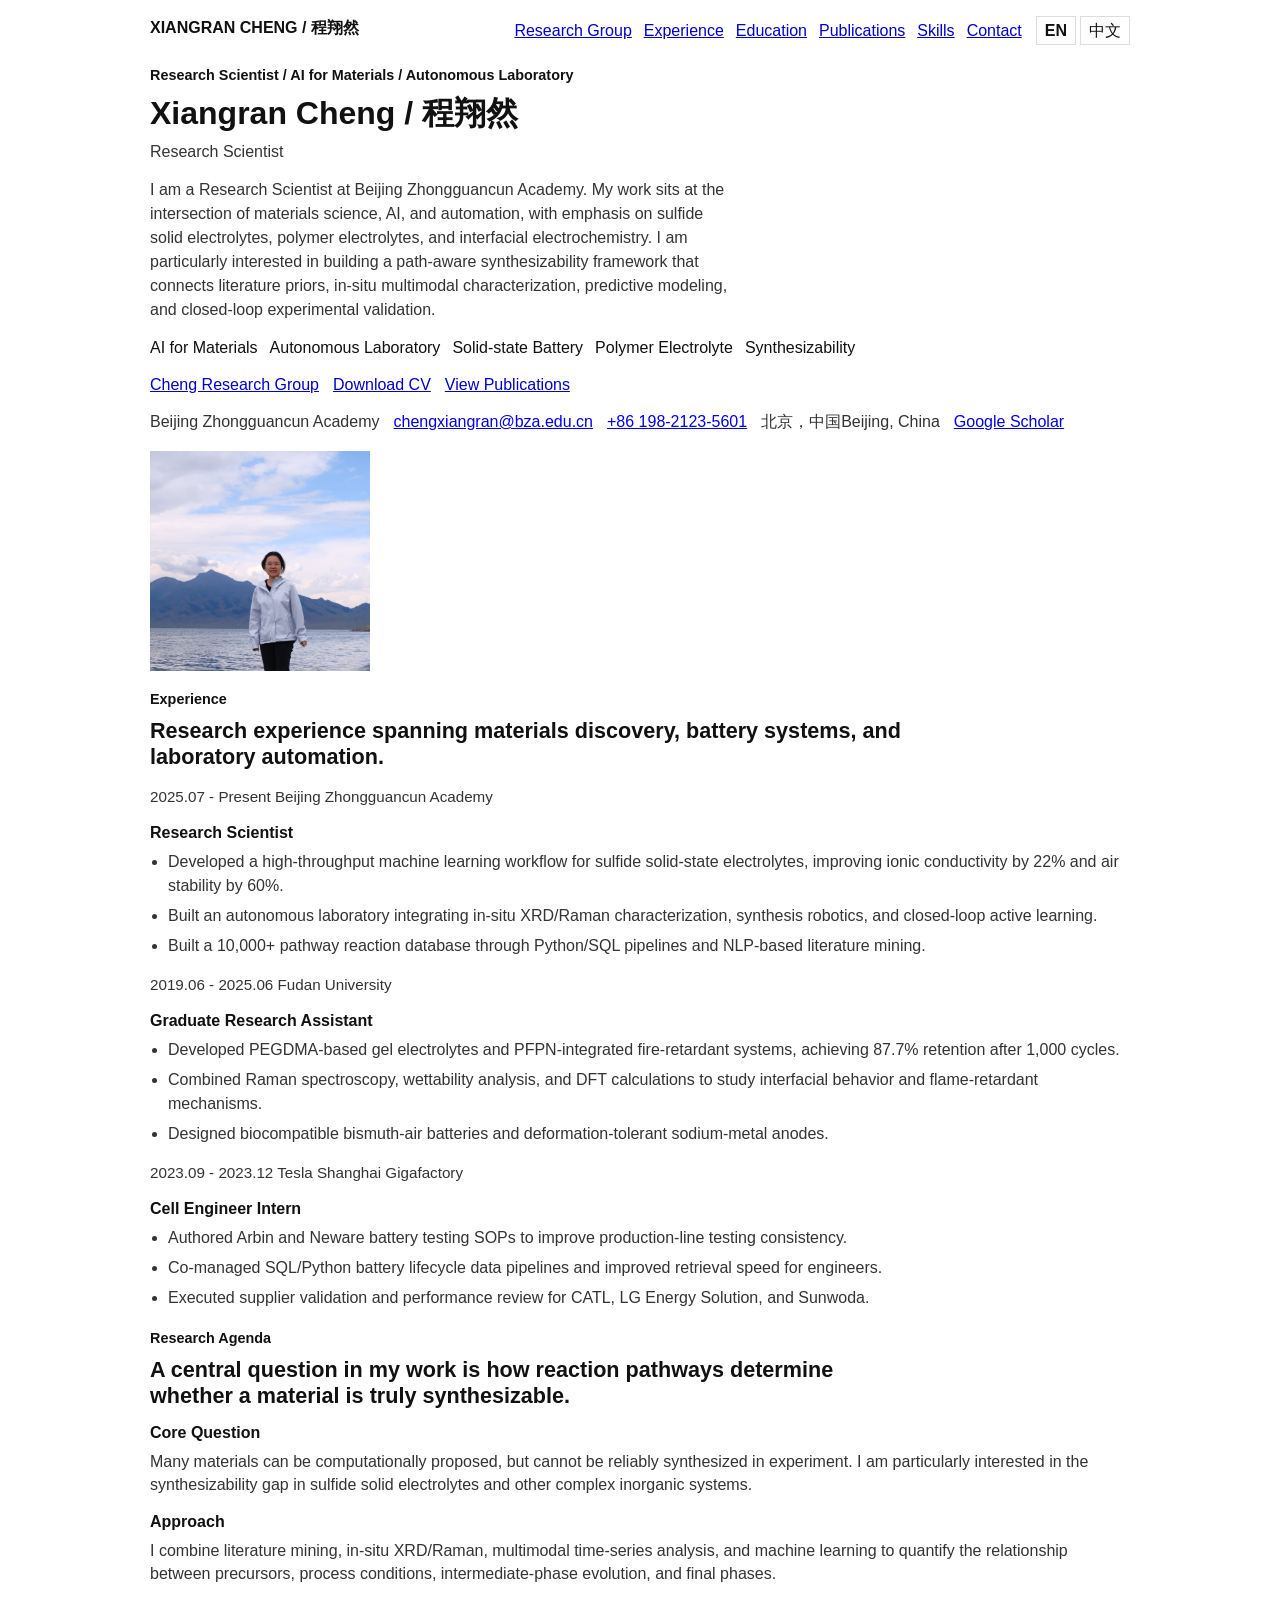
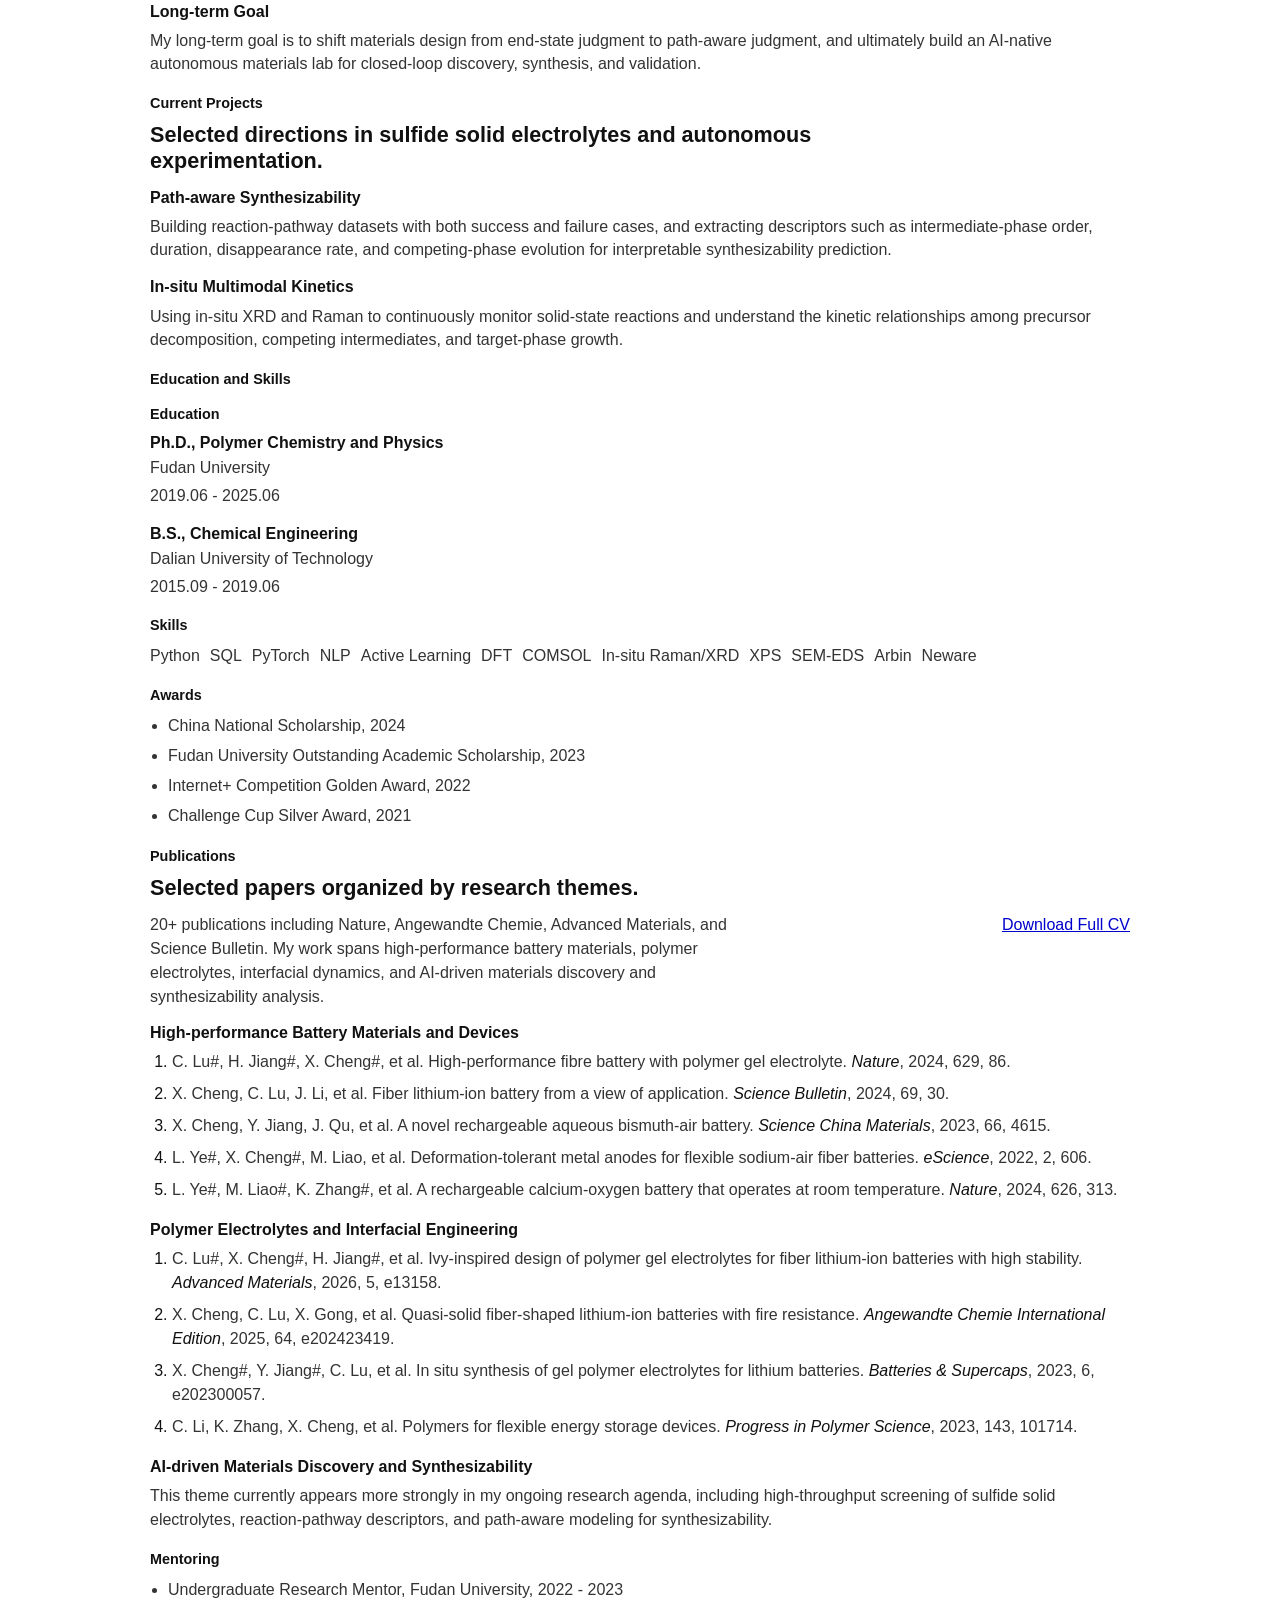
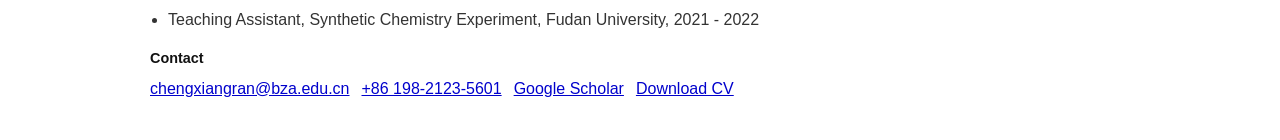
==== index.html @ 147bbba7 "Use Cheng Research Group as the website name" ====
<!DOCTYPE html>
<html lang="zh-CN">
<head>
  <meta charset="UTF-8">
  <meta name="viewport" content="width=device-width, initial-scale=1.0">
  <title>Xiangran Cheng | 程翔然</title>
  <meta
    name="description"
    content="Xiangran Cheng (程翔然) 的个人主页，展示研究方向、教育背景、科研经历、完整论文列表与联系方式。"
  >
  <link rel="preconnect" href="https://fonts.googleapis.com">
  <link rel="preconnect" href="https://fonts.gstatic.com" crossorigin>
  <link
    href="https://fonts.googleapis.com/css2?family=IBM+Plex+Sans:wght@400;500;600;700&family=Space+Grotesk:wght@500;700&display=swap"
    rel="stylesheet"
  >
  <link rel="stylesheet" href="styles.css">
</head>
<body data-language="en">
  <div class="page-shell">
    <header class="hero">
      <nav class="topbar">
        <div class="brand">XIANGRAN CHENG / 程翔然</div>
        <div class="topbar-actions">
          <div class="nav-links">
            <a href="group/"><span data-lang="zh">课题组</span><span data-lang="en">Research Group</span></a>
            <a href="#experience"><span data-lang="zh">经历</span><span data-lang="en">Experience</span></a>
            <a href="#education"><span data-lang="zh">教育</span><span data-lang="en">Education</span></a>
            <a href="#publications"><span data-lang="zh">论文</span><span data-lang="en">Publications</span></a>
            <a href="#skills"><span data-lang="zh">技能</span><span data-lang="en">Skills</span></a>
            <a href="#contact"><span data-lang="zh">联系</span><span data-lang="en">Contact</span></a>
          </div>
          <div class="language-switch" aria-label="Language switch">
            <button class="lang-button is-active" type="button" data-set-language="en">EN</button>
            <button class="lang-button" type="button" data-set-language="zh">中文</button>
          </div>
        </div>
      </nav>

      <div class="hero-resume reveal">
        <div class="hero-main">
          <p class="eyebrow">Research Scientist / AI for Materials / Autonomous Laboratory</p>
          <h1>Xiangran Cheng / 程翔然</h1>
          <p class="hero-title">
            <span data-lang="zh">研究科学家</span>
            <span data-lang="en">Research Scientist</span>
          </p>
          <p class="intro">
            <span data-lang="zh">
              我是北京中关村学院研究科学家。我的研究位于材料科学、AI 与自动化的交叉点，
              重点关注硫化物固态电解质、聚合物电解质与界面电化学，并致力于建立从文献先验、
              原位多模态表征到路径感知预测与闭环验证的材料可合成性研究框架。
            </span>
            <span data-lang="en">
              I am a Research Scientist at Beijing Zhongguancun Academy. My work sits at the intersection
              of materials science, AI, and automation, with emphasis on sulfide solid electrolytes,
              polymer electrolytes, and interfacial electrochemistry. I am particularly interested in building
              a path-aware synthesizability framework that connects literature priors, in-situ multimodal characterization,
              predictive modeling, and closed-loop experimental validation.
            </span>
          </p>
          <div class="hero-highlights">
            <span>AI for Materials</span>
            <span>Autonomous Laboratory</span>
            <span>Solid-state Battery</span>
            <span>Polymer Electrolyte</span>
            <span>Synthesizability</span>
          </div>
          <div class="hero-actions">
            <a class="button button-secondary" href="group/">
              <span data-lang="zh">Cheng Research Group 课题组</span>
              <span data-lang="en">Cheng Research Group</span>
            </a>
            <a class="button button-primary" href="assets/Xiangran-Cheng-CV.docx" download>
              <span data-lang="zh">下载 CV</span>
              <span data-lang="en">Download CV</span>
            </a>
            <a class="button button-secondary" href="#publications">
              <span data-lang="zh">查看论文</span>
              <span data-lang="en">View Publications</span>
            </a>
          </div>
          <div class="hero-meta">
            <span>Beijing Zhongguancun Academy</span>
            <span><a href="mailto:chengxiangran@bza.edu.cn">chengxiangran@bza.edu.cn</a></span>
            <span><a href="tel:+8619821235601">+86 198-2123-5601</a></span>
            <span><span data-lang="zh">北京，中国</span><span data-lang="en">Beijing, China</span></span>
            <span><a href="https://scholar.google.com/citations?user=Cs_oFCwAAAAJ&hl=zh-CN" target="_blank" rel="noreferrer">Google Scholar</a></span>
          </div>
        </div>
        <figure class="hero-photo">
          <img src="assets/profile-photo.jpg" alt="Xiangran Cheng portrait">
        </figure>
      </div>
    </header>

    <main class="content-grid">
      <section class="section main-column" id="experience">
        <div class="section-heading reveal">
          <p class="section-kicker"><span data-lang="zh">科研经历</span><span data-lang="en">Experience</span></p>
          <h2><span data-lang="zh">围绕材料发现、电池体系与自动化平台展开的研究实践。</span><span data-lang="en">Research experience spanning materials discovery, battery systems, and laboratory automation.</span></h2>
        </div>

        <div class="timeline">
          <article class="timeline-item reveal">
            <div class="timeline-meta">
              <span>2025.07 - <span data-lang="zh">至今</span><span data-lang="en">Present</span></span>
              <span>Beijing Zhongguancun Academy</span>
            </div>
            <div class="timeline-content">
              <h3><span data-lang="zh">研究科学家</span><span data-lang="en">Research Scientist</span></h3>
              <ul class="detail-list">
                <li><span data-lang="zh">开发硫化物固态电解质高通量机器学习工作流，离子电导率提高 22%，空气稳定性提高 60%。</span><span data-lang="en">Developed a high-throughput machine learning workflow for sulfide solid-state electrolytes, improving ionic conductivity by 22% and air stability by 60%.</span></li>
                <li><span data-lang="zh">构建集成原位 XRD/Raman、自动合成机器人与闭环主动学习的自主实验室系统。</span><span data-lang="en">Built an autonomous laboratory integrating in-situ XRD/Raman characterization, synthesis robotics, and closed-loop active learning.</span></li>
                <li><span data-lang="zh">通过 Python/SQL 与 NLP 文献挖掘建立 10,000+ 合成路径数据库。</span><span data-lang="en">Built a 10,000+ pathway reaction database through Python/SQL pipelines and NLP-based literature mining.</span></li>
              </ul>
            </div>
          </article>

          <article class="timeline-item reveal reveal-delay">
            <div class="timeline-meta">
              <span>2019.06 - 2025.06</span>
              <span>Fudan University</span>
            </div>
            <div class="timeline-content">
              <h3><span data-lang="zh">研究生研究助理</span><span data-lang="en">Graduate Research Assistant</span></h3>
              <ul class="detail-list">
                <li><span data-lang="zh">开发 PEGDMA 基凝胶电解质与 PFPN 阻燃体系，实现 1000 次循环后 87.7% 容量保持。</span><span data-lang="en">Developed PEGDMA-based gel electrolytes and PFPN-integrated fire-retardant systems, achieving 87.7% retention after 1,000 cycles.</span></li>
                <li><span data-lang="zh">结合拉曼、润湿性分析与 DFT 计算研究电池界面和阻燃机制。</span><span data-lang="en">Combined Raman spectroscopy, wettability analysis, and DFT calculations to study interfacial behavior and flame-retardant mechanisms.</span></li>
                <li><span data-lang="zh">设计生物兼容铋空气电池和耐变形钠金属负极体系。</span><span data-lang="en">Designed biocompatible bismuth-air batteries and deformation-tolerant sodium-metal anodes.</span></li>
              </ul>
            </div>
          </article>

          <article class="timeline-item reveal reveal-delay-2">
            <div class="timeline-meta">
              <span>2023.09 - 2023.12</span>
              <span>Tesla Shanghai Gigafactory</span>
            </div>
            <div class="timeline-content">
              <h3><span data-lang="zh">电池工程师实习生</span><span data-lang="en">Cell Engineer Intern</span></h3>
              <ul class="detail-list">
                <li><span data-lang="zh">编写 Arbin 和 Neware 电池测试 SOP，提升生产测试一致性。</span><span data-lang="en">Authored Arbin and Neware battery testing SOPs to improve production-line testing consistency.</span></li>
                <li><span data-lang="zh">参与 SQL/Python 电池生命周期数据管道建设，优化数据检索效率。</span><span data-lang="en">Co-managed SQL/Python battery lifecycle data pipelines and improved retrieval speed for engineers.</span></li>
                <li><span data-lang="zh">完成 CATL、LG Energy Solution、Sunwoda 等供应商电芯验证。</span><span data-lang="en">Executed supplier validation and performance review for CATL, LG Energy Solution, and Sunwoda.</span></li>
              </ul>
            </div>
          </article>
        </div>
      </section>

      <section class="section">
        <div class="section-heading reveal">
          <p class="section-kicker"><span data-lang="zh">研究主线</span><span data-lang="en">Research Agenda</span></p>
          <h2>
            <span data-lang="zh">我最关心的问题，是反应路径如何决定材料是否真正“可合成”。</span>
            <span data-lang="en">A central question in my work is how reaction pathways determine whether a material is truly synthesizable.</span>
          </h2>
        </div>
        <div class="stack-list">
          <div class="compact-block reveal">
            <h3><span data-lang="zh">核心科学问题</span><span data-lang="en">Core Question</span></h3>
            <p class="research-text">
              <span data-lang="zh">
                当前很多材料可以被理论设计出来，却难以在实验中稳定制备。我尤其关注硫化物固态电解质中
                “可设计”到“可制备”之间的落差，也就是 materials synthesizability gap。
              </span>
              <span data-lang="en">
                Many materials can be computationally proposed, but cannot be reliably synthesized in experiment.
                I am particularly interested in the synthesizability gap in sulfide solid electrolytes and other complex inorganic systems.
              </span>
            </p>
          </div>
          <div class="compact-block reveal reveal-delay">
            <h3><span data-lang="zh">研究方法</span><span data-lang="en">Approach</span></h3>
            <p class="research-text">
              <span data-lang="zh">
                我结合文献工艺先验挖掘、原位 XRD/Raman、多模态时序数据分析和机器学习建模，
                去描述“前驱体—工艺条件—中间相演化—最终物相”之间的定量关系。
              </span>
              <span data-lang="en">
                I combine literature mining, in-situ XRD/Raman, multimodal time-series analysis,
                and machine learning to quantify the relationship between precursors, process conditions,
                intermediate-phase evolution, and final phases.
              </span>
            </p>
          </div>
          <div class="compact-block reveal reveal-delay-2">
            <h3><span data-lang="zh">长期目标</span><span data-lang="en">Long-term Goal</span></h3>
            <p class="research-text">
              <span data-lang="zh">
                我希望推动材料设计判据从“终点态判断”转向“路径感知判断”，并最终构建
                AI-native autonomous materials lab，让材料发现、合成与验证形成真正的闭环。
              </span>
              <span data-lang="en">
                My long-term goal is to shift materials design from end-state judgment to path-aware judgment,
                and ultimately build an AI-native autonomous materials lab for closed-loop discovery, synthesis, and validation.
              </span>
            </p>
          </div>
        </div>
      </section>

      <section class="section">
        <div class="section-heading reveal">
          <p class="section-kicker"><span data-lang="zh">当前项目</span><span data-lang="en">Current Projects</span></p>
          <h2>
            <span data-lang="zh">围绕硫化物固态电解质与自主实验展开的几个方向。</span>
            <span data-lang="en">Selected directions in sulfide solid electrolytes and autonomous experimentation.</span>
          </h2>
        </div>
        <div class="stack-list">
          <div class="compact-block reveal">
            <h3><span data-lang="zh">路径感知可合成性</span><span data-lang="en">Path-aware Synthesizability</span></h3>
            <p class="research-text">
              <span data-lang="zh">
                构建包含成功与失败样本的反应路径数据集，提取中间相出现顺序、持续区间、
                消失速率与竞争相演化等描述符，建立可解释的可合成性预测模型。
              </span>
              <span data-lang="en">
                Building reaction-pathway datasets with both success and failure cases, and extracting descriptors such as
                intermediate-phase order, duration, disappearance rate, and competing-phase evolution for interpretable synthesizability prediction.
              </span>
            </p>
          </div>
          <div class="compact-block reveal reveal-delay">
            <h3><span data-lang="zh">原位多模态动力学表征</span><span data-lang="en">In-situ Multimodal Kinetics</span></h3>
            <p class="research-text">
              <span data-lang="zh">
                通过原位 XRD 和原位 Raman 连续跟踪固相反应过程，理解前驱体分解、
                中间相竞争与目标相生长之间的动力学联系。
              </span>
              <span data-lang="en">
                Using in-situ XRD and Raman to continuously monitor solid-state reactions and understand
                the kinetic relationships among precursor decomposition, competing intermediates, and target-phase growth.
              </span>
            </p>
          </div>
        </div>
      </section>

      <section class="section" id="education">
        <div class="section-heading reveal">
          <p class="section-kicker"><span data-lang="zh">教育背景与技能</span><span data-lang="en">Education and Skills</span></p>
        </div>
        <div class="stack-list">
        <div class="compact-block reveal">
          <p class="section-kicker"><span data-lang="zh">教育背景</span><span data-lang="en">Education</span></p>
          <div class="mini-entry">
            <h3><span data-lang="zh">博士，高分子化学与物理</span><span data-lang="en">Ph.D., Polymer Chemistry and Physics</span></h3>
            <p>Fudan University</p>
            <p>2019.06 - 2025.06</p>
          </div>
          <div class="mini-entry">
            <h3><span data-lang="zh">学士，化学工程</span><span data-lang="en">B.S., Chemical Engineering</span></h3>
            <p>Dalian University of Technology</p>
            <p>2015.09 - 2019.06</p>
          </div>
        </div>

        <div class="compact-block reveal reveal-delay" id="skills">
          <p class="section-kicker"><span data-lang="zh">技能</span><span data-lang="en">Skills</span></p>
          <div class="tag-group">
            <span>Python</span>
            <span>SQL</span>
            <span>PyTorch</span>
            <span>NLP</span>
            <span>Active Learning</span>
            <span>DFT</span>
            <span>COMSOL</span>
            <span>In-situ Raman/XRD</span>
            <span>XPS</span>
            <span>SEM-EDS</span>
            <span>Arbin</span>
            <span>Neware</span>
          </div>
        </div>
        </div>
      </section>

      <section class="section">
        <div class="compact-block reveal reveal-delay-2">
          <p class="section-kicker"><span data-lang="zh">荣誉</span><span data-lang="en">Awards</span></p>
          <ul class="compact-list">
            <li><span data-lang="zh">国家奖学金，2024</span><span data-lang="en">China National Scholarship, 2024</span></li>
            <li><span data-lang="zh">复旦大学优秀学业奖学金，2023</span><span data-lang="en">Fudan University Outstanding Academic Scholarship, 2023</span></li>
            <li><span data-lang="zh">互联网+ 大赛金奖，2022</span><span data-lang="en">Internet+ Competition Golden Award, 2022</span></li>
            <li><span data-lang="zh">挑战杯银奖，2021</span><span data-lang="en">Challenge Cup Silver Award, 2021</span></li>
          </ul>
        </div>
      </section>

      <section class="section publications-section" id="publications">
        <div class="section-heading reveal">
          <p class="section-kicker"><span data-lang="zh">论文发表</span><span data-lang="en">Publications</span></p>
          <h2><span data-lang="zh">按研究主线组织的代表性论文。</span><span data-lang="en">Selected papers organized by research themes.</span></h2>
        </div>
        <div class="publication-toolbar reveal">
          <p class="publication-summary"><span data-lang="zh">总计 20+ 篇论文，发表于 Nature、Angewandte Chemie、Advanced Materials、Science Bulletin 等期刊。我的研究主要分布在高性能电池材料、聚合物电解质、界面动态表征，以及 AI 驱动的材料发现与可合成性分析。</span><span data-lang="en">20+ publications including Nature, Angewandte Chemie, Advanced Materials, and Science Bulletin. My work spans high-performance battery materials, polymer electrolytes, interfacial dynamics, and AI-driven materials discovery and synthesizability analysis.</span></p>
          <a class="button button-secondary" href="assets/Xiangran-Cheng-CV.docx" download><span data-lang="zh">下载完整 CV</span><span data-lang="en">Download Full CV</span></a>
        </div>
        <div class="publication-groups">
          <section class="publication-group reveal">
            <h3><span data-lang="zh">高性能电池材料与器件</span><span data-lang="en">High-performance Battery Materials and Devices</span></h3>
            <ol class="publication-entries">
              <li class="publication-entry">C. Lu#, H. Jiang#, X. Cheng#, et al. High-performance fibre battery with polymer gel electrolyte. <em>Nature</em>, 2024, 629, 86.</li>
              <li class="publication-entry">X. Cheng, C. Lu, J. Li, et al. Fiber lithium-ion battery from a view of application. <em>Science Bulletin</em>, 2024, 69, 30.</li>
              <li class="publication-entry">X. Cheng, Y. Jiang, J. Qu, et al. A novel rechargeable aqueous bismuth-air battery. <em>Science China Materials</em>, 2023, 66, 4615.</li>
              <li class="publication-entry">L. Ye#, X. Cheng#, M. Liao, et al. Deformation-tolerant metal anodes for flexible sodium-air fiber batteries. <em>eScience</em>, 2022, 2, 606.</li>
              <li class="publication-entry">L. Ye#, M. Liao#, K. Zhang#, et al. A rechargeable calcium-oxygen battery that operates at room temperature. <em>Nature</em>, 2024, 626, 313.</li>
            </ol>
          </section>

          <section class="publication-group reveal reveal-delay">
            <h3><span data-lang="zh">聚合物电解质与界面调控</span><span data-lang="en">Polymer Electrolytes and Interfacial Engineering</span></h3>
            <ol class="publication-entries">
              <li class="publication-entry">C. Lu#, X. Cheng#, H. Jiang#, et al. Ivy-inspired design of polymer gel electrolytes for fiber lithium-ion batteries with high stability. <em>Advanced Materials</em>, 2026, 5, e13158.</li>
              <li class="publication-entry">X. Cheng, C. Lu, X. Gong, et al. Quasi-solid fiber-shaped lithium-ion batteries with fire resistance. <em>Angewandte Chemie International Edition</em>, 2025, 64, e202423419.</li>
              <li class="publication-entry">X. Cheng#, Y. Jiang#, C. Lu, et al. In situ synthesis of gel polymer electrolytes for lithium batteries. <em>Batteries &amp; Supercaps</em>, 2023, 6, e202300057.</li>
              <li class="publication-entry">C. Li, K. Zhang, X. Cheng, et al. Polymers for flexible energy storage devices. <em>Progress in Polymer Science</em>, 2023, 143, 101714.</li>
            </ol>
          </section>

          <section class="publication-group reveal reveal-delay-2">
            <h3><span data-lang="zh">AI 驱动材料发现与可合成性</span><span data-lang="en">AI-driven Materials Discovery and Synthesizability</span></h3>
            <p class="research-text">
              <span data-lang="zh">
                这一方向目前更多体现为正在推进的研究主线与数据、方法体系建设，
                包括硫化物固态电解质的高通量筛选、反应路径描述符提取，以及面向可合成性的路径感知建模。
              </span>
              <span data-lang="en">
                This theme currently appears more strongly in my ongoing research agenda,
                including high-throughput screening of sulfide solid electrolytes, reaction-pathway descriptors,
                and path-aware modeling for synthesizability.
              </span>
            </p>
          </section>
        </div>
      </section>

      <section class="section">
        <div class="stack-list">
        <div class="compact-block reveal">
          <p class="section-kicker"><span data-lang="zh">指导与教学</span><span data-lang="en">Mentoring</span></p>
          <ul class="compact-list">
            <li><span data-lang="zh">本科生研究导师，复旦大学，2022 - 2023</span><span data-lang="en">Undergraduate Research Mentor, Fudan University, 2022 - 2023</span></li>
            <li><span data-lang="zh">教学助理，合成化学实验，复旦大学，2021 - 2022</span><span data-lang="en">Teaching Assistant, Synthetic Chemistry Experiment, Fudan University, 2021 - 2022</span></li>
          </ul>
        </div>
        <div class="compact-block reveal reveal-delay" id="contact">
          <p class="section-kicker"><span data-lang="zh">联系</span><span data-lang="en">Contact</span></p>
          <div class="contact-links">
            <a href="mailto:chengxiangran@bza.edu.cn">chengxiangran@bza.edu.cn</a>
            <a href="tel:+8619821235601">+86 198-2123-5601</a>
            <a href="https://scholar.google.com/citations?user=Cs_oFCwAAAAJ&hl=zh-CN" target="_blank" rel="noreferrer">Google Scholar</a>
            <a href="assets/Xiangran-Cheng-CV.docx" download><span data-lang="zh">下载简历</span><span data-lang="en">Download CV</span></a>
          </div>
        </div>
        </div>
      </section>
    </main>
  </div>

  <script src="script.js"></script>
</body>
</html>
---- styles.css ----
:root {
  --bg: #ffffff;
  --text: #111111;
  --muted: #333333;
  --line: #dddddd;
  --accent: #0000cc;
}

* {
  box-sizing: border-box;
}

html {
  scroll-behavior: smooth;
}

body {
  margin: 0;
  min-height: 100vh;
  font-family: Arial, Helvetica, sans-serif;
  color: var(--text);
  background: var(--bg);
  font-size: 16px;
  line-height: 1.45;
}

.page-shell {
  width: min(980px, calc(100% - 24px));
  margin: 16px auto 40px;
}

.hero,
.section {
  border: 0;
  border-radius: 0;
  background: transparent;
  padding: 0;
}

.topbar {
  display: flex;
  justify-content: space-between;
  align-items: flex-start;
  gap: 12px;
  padding-bottom: 10px;
}

.topbar-actions {
  display: flex;
  align-items: center;
  gap: 14px;
  flex-wrap: wrap;
  justify-content: flex-end;
}

.brand {
  font-family: Arial, Helvetica, sans-serif;
  font-size: 1rem;
  font-weight: 700;
  letter-spacing: 0;
}

.nav-links {
  display: flex;
  gap: 12px;
  flex-wrap: wrap;
}

.nav-links a,
.contact-links a,
.hero-sidebar a,
.button {
  color: var(--accent);
  text-decoration: underline;
}

.language-switch {
  display: inline-flex;
  gap: 4px;
}

.lang-button {
  border: 1px solid var(--line);
  background: #fff;
  color: var(--text);
  font: inherit;
  padding: 2px 8px;
  cursor: pointer;
}

.lang-button.is-active {
  font-weight: 700;
}

.hero-resume {
  display: grid;
  gap: 18px;
  margin-top: 10px;
}

.hero-main,
.compact-block,
.timeline-item,
.publication-entry {
  border: 0;
  border-radius: 0;
  background: transparent;
  padding: 0;
}

.hero-main {
  min-width: 0;
}

.hero-photo {
  margin: 0;
  max-width: 220px;
}

.hero-photo img {
  display: block;
  width: 100%;
  aspect-ratio: 1 / 1;
  object-fit: cover;
  object-position: center 18%;
}

.eyebrow,
.section-kicker,
.info-label {
  margin: 0 0 8px;
  font-size: 0.9rem;
  text-transform: none;
  letter-spacing: 0;
  font-weight: 700;
  color: var(--text);
}

h1,
h2,
h3 {
  margin: 0;
  font-family: Arial, Helvetica, sans-serif;
  line-height: 1.2;
  color: var(--text);
  font-weight: 700;
}

h1 {
  font-size: 2rem;
}

h2 {
  font-size: 1.35rem;
}

h3 {
  font-size: 1rem;
}

.hero-title {
  margin: 8px 0 0;
  font-size: 1rem;
  color: var(--muted);
  font-weight: 400;
}

.intro,
.timeline-content,
.mini-entry p,
.compact-list,
.publication-entry,
.publication-summary,
.timeline-meta {
  color: var(--muted);
  line-height: 1.5;
}

.intro {
  max-width: 66ch;
  margin: 14px 0 0;
}

.hero-highlights {
  display: flex;
  flex-wrap: wrap;
  gap: 6px 12px;
  margin-top: 14px;
}

.hero-highlights span {
  color: var(--text);
}

.hero-actions {
  display: flex;
  gap: 14px;
  margin-top: 14px;
  flex-wrap: wrap;
}

.hero-meta {
  display: flex;
  flex-wrap: wrap;
  gap: 6px 14px;
  margin-top: 14px;
  color: var(--muted);
}

.hero-meta span {
  display: inline;
}

.button {
  display: inline;
  min-height: auto;
  padding: 0;
  border: 0;
  border-radius: 0;
  background: transparent;
  font-weight: 400;
}

.info-block + .info-block {
  margin-top: 12px;
}

.info-block p {
  margin: 0;
}

.content-grid {
  display: block;
  margin-top: 18px;
}

.section {
  margin-top: 18px;
}

.section-heading {
  max-width: 760px;
}

.section-heading h2 {
  margin-top: 4px;
}

.timeline {
  display: grid;
  gap: 16px;
  margin-top: 16px;
}

.timeline-item {
  display: grid;
  grid-template-columns: 1fr;
  gap: 14px;
}

.timeline-meta {
  font-size: 0.95rem;
}

.detail-list,
.compact-list {
  margin: 8px 0 0;
  padding-left: 18px;
}

.detail-list li,
.compact-list li {
  margin-top: 6px;
}

.mini-entry + .mini-entry {
  margin-top: 16px;
}

.mini-entry p {
  margin: 4px 0 0;
}

.research-grid {
  display: grid;
  grid-template-columns: repeat(3, minmax(0, 1fr));
  gap: 20px;
  margin-top: 14px;
}

.stack-list {
  display: grid;
  gap: 16px;
  margin-top: 14px;
}

.research-text {
  margin: 8px 0 0;
  color: var(--muted);
}

.tag-group {
  display: flex;
  flex-wrap: wrap;
  gap: 6px 10px;
}

.tag-group span {
  color: var(--muted);
}

.publication-toolbar {
  display: flex;
  justify-content: space-between;
  gap: 16px;
  align-items: baseline;
  margin-top: 12px;
  flex-wrap: wrap;
}

.publication-summary {
  margin: 0;
  max-width: 68ch;
}

.publication-groups {
  display: grid;
  gap: 18px;
  margin-top: 14px;
}

.publication-group h3 {
  margin-bottom: 8px;
}

.publication-entries {
  display: grid;
  gap: 8px;
  margin: 8px 0 0;
  padding-left: 22px;
}

.publication-entry {
  padding: 0;
}

.publication-entry em {
  color: var(--text);
  font-style: italic;
}

.publication-entry::marker {
  color: var(--text);
}

.contact-links {
  display: flex;
  gap: 12px;
  flex-wrap: wrap;
  margin-top: 8px;
  font-weight: 400;
}

[data-lang] {
  display: none;
}

body[data-language="zh"] [data-lang="zh"],
body[data-language="en"] [data-lang="en"] {
  display: inline;
}

.reveal {
  opacity: 1;
  transform: none;
  transition: none;
}

@media (max-width: 860px) {
  .research-grid {
    grid-template-columns: 1fr;
  }
}

@media (max-width: 640px) {
  .page-shell {
    width: min(100% - 16px, 980px);
    margin: 10px auto 24px;
  }

  .topbar {
    flex-direction: column;
  }

  .topbar-actions {
    justify-content: flex-start;
  }
}
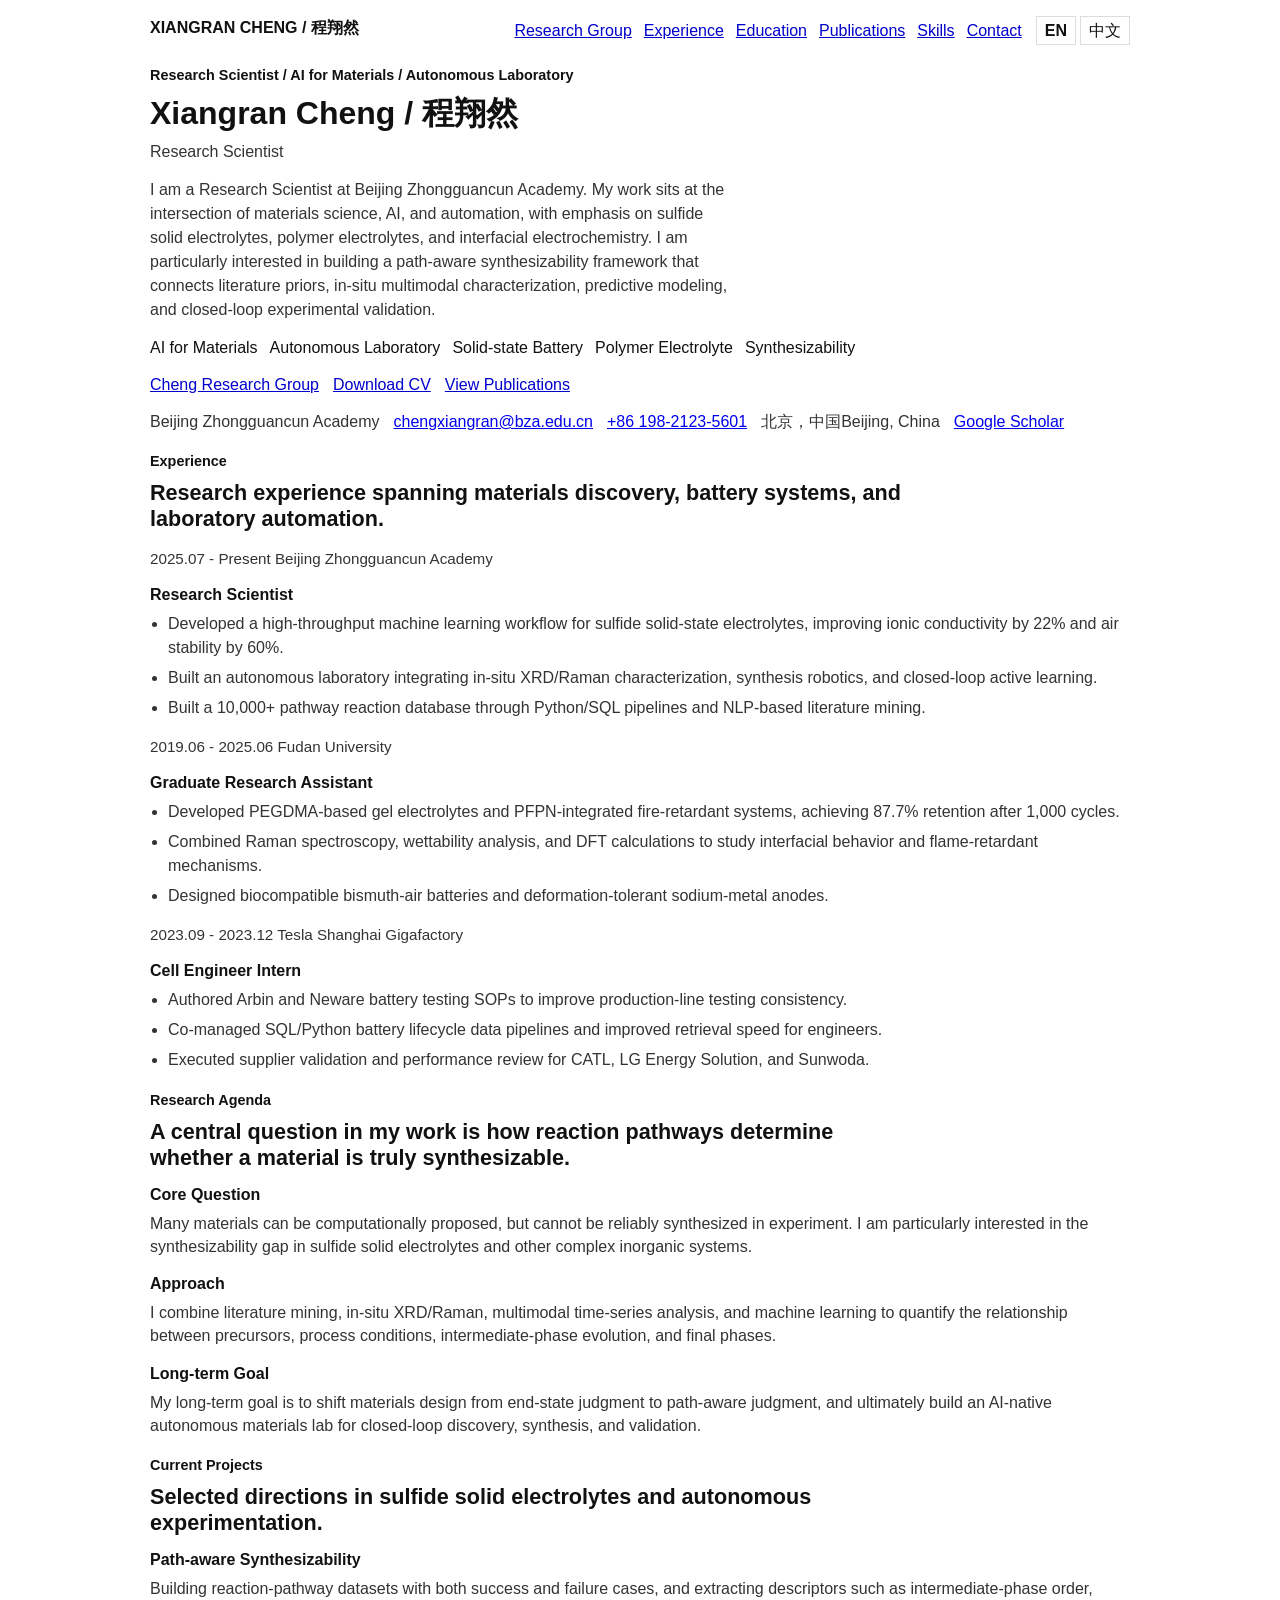
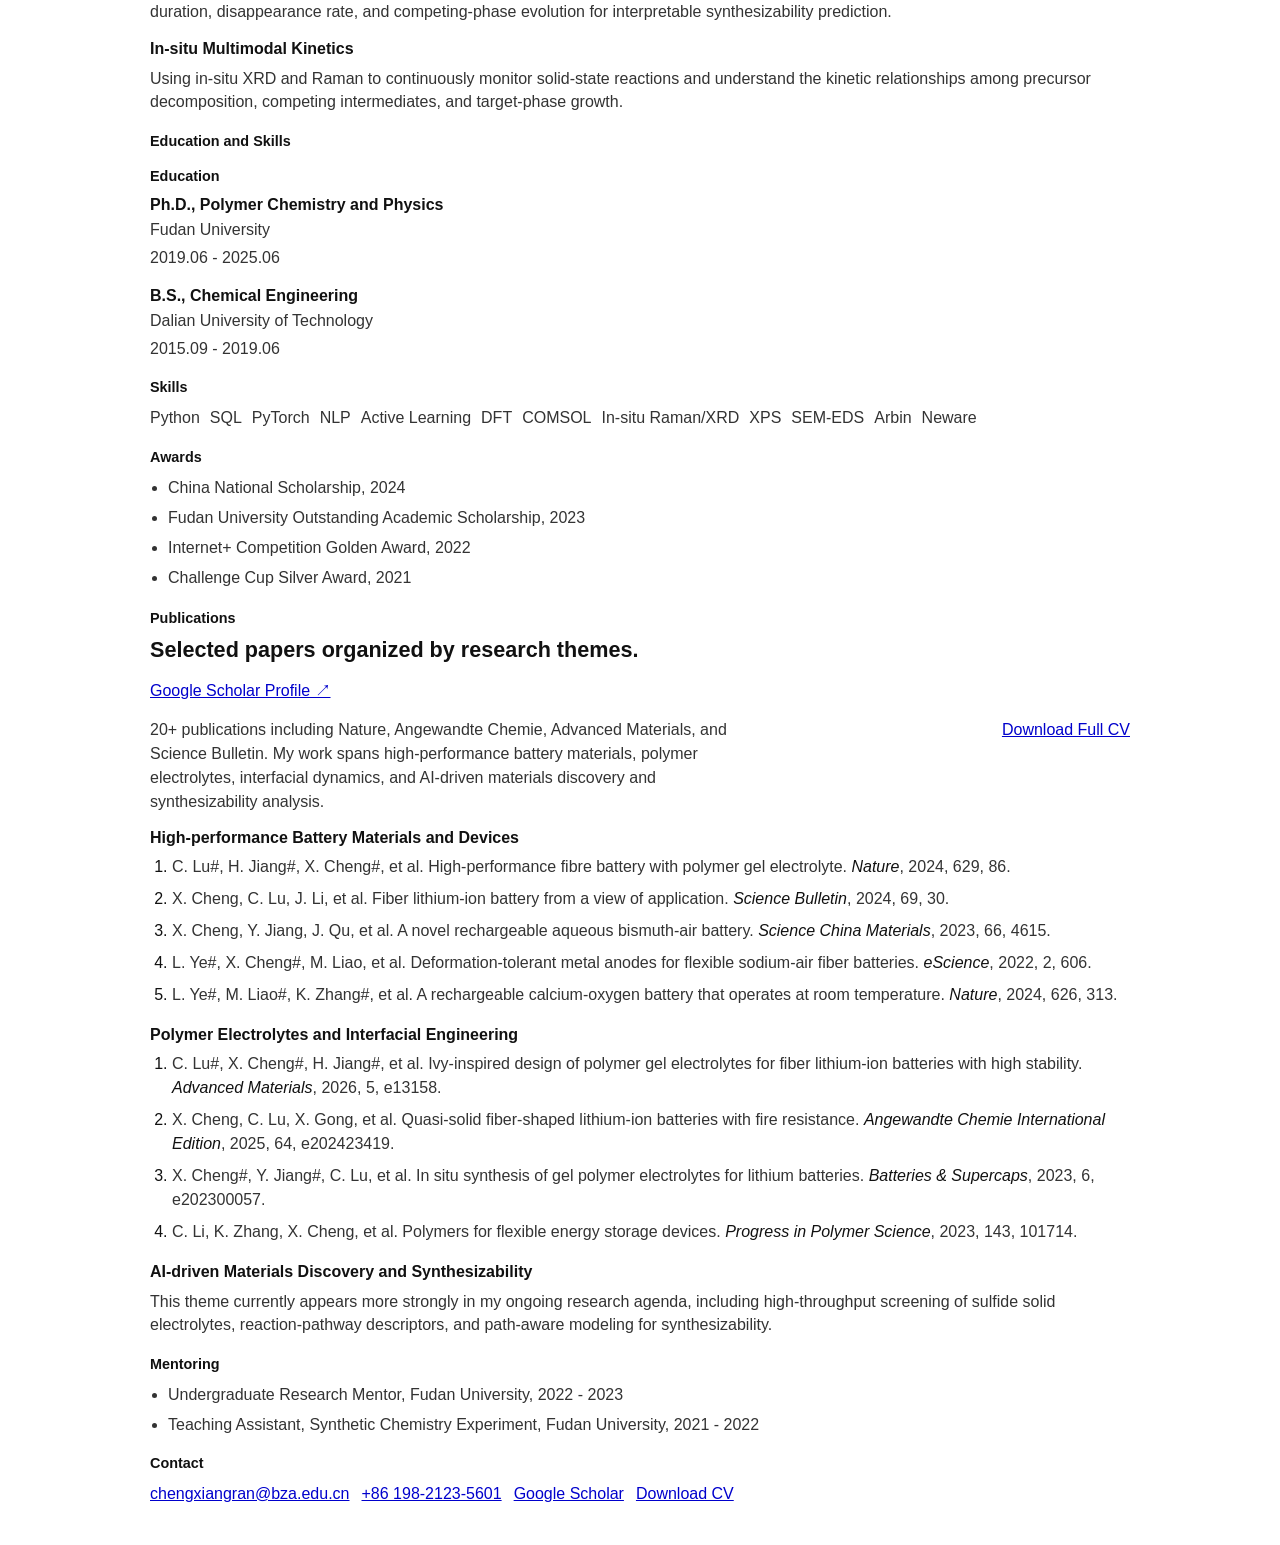
==== commit 0ac40bcc: "Remove personal photo and add Scholar link to Publications" ====
--- a/index.html
+++ b/index.html
@@ -88,9 +88,6 @@
             <span><a href="https://scholar.google.com/citations?user=Cs_oFCwAAAAJ&hl=zh-CN" target="_blank" rel="noreferrer">Google Scholar</a></span>
           </div>
         </div>
-        <figure class="hero-photo">
-          <img src="assets/profile-photo.jpg" alt="Xiangran Cheng portrait">
-        </figure>
       </div>
     </header>
 
@@ -294,6 +291,7 @@
         <div class="section-heading reveal">
           <p class="section-kicker"><span data-lang="zh">论文发表</span><span data-lang="en">Publications</span></p>
           <h2><span data-lang="zh">按研究主线组织的代表性论文。</span><span data-lang="en">Selected papers organized by research themes.</span></h2>
+          <p><a class="button button-secondary" href="https://scholar.google.com/citations?user=Cs_oFCwAAAAJ&amp;hl=en" target="_blank" rel="noopener noreferrer"><span data-lang="zh">谷歌学术主页 ↗</span><span data-lang="en">Google Scholar Profile ↗</span></a></p>
         </div>
         <div class="publication-toolbar reveal">
           <p class="publication-summary"><span data-lang="zh">总计 20+ 篇论文，发表于 Nature、Angewandte Chemie、Advanced Materials、Science Bulletin 等期刊。我的研究主要分布在高性能电池材料、聚合物电解质、界面动态表征，以及 AI 驱动的材料发现与可合成性分析。</span><span data-lang="en">20+ publications including Nature, Angewandte Chemie, Advanced Materials, and Science Bulletin. My work spans high-performance battery materials, polymer electrolytes, interfacial dynamics, and AI-driven materials discovery and synthesizability analysis.</span></p>
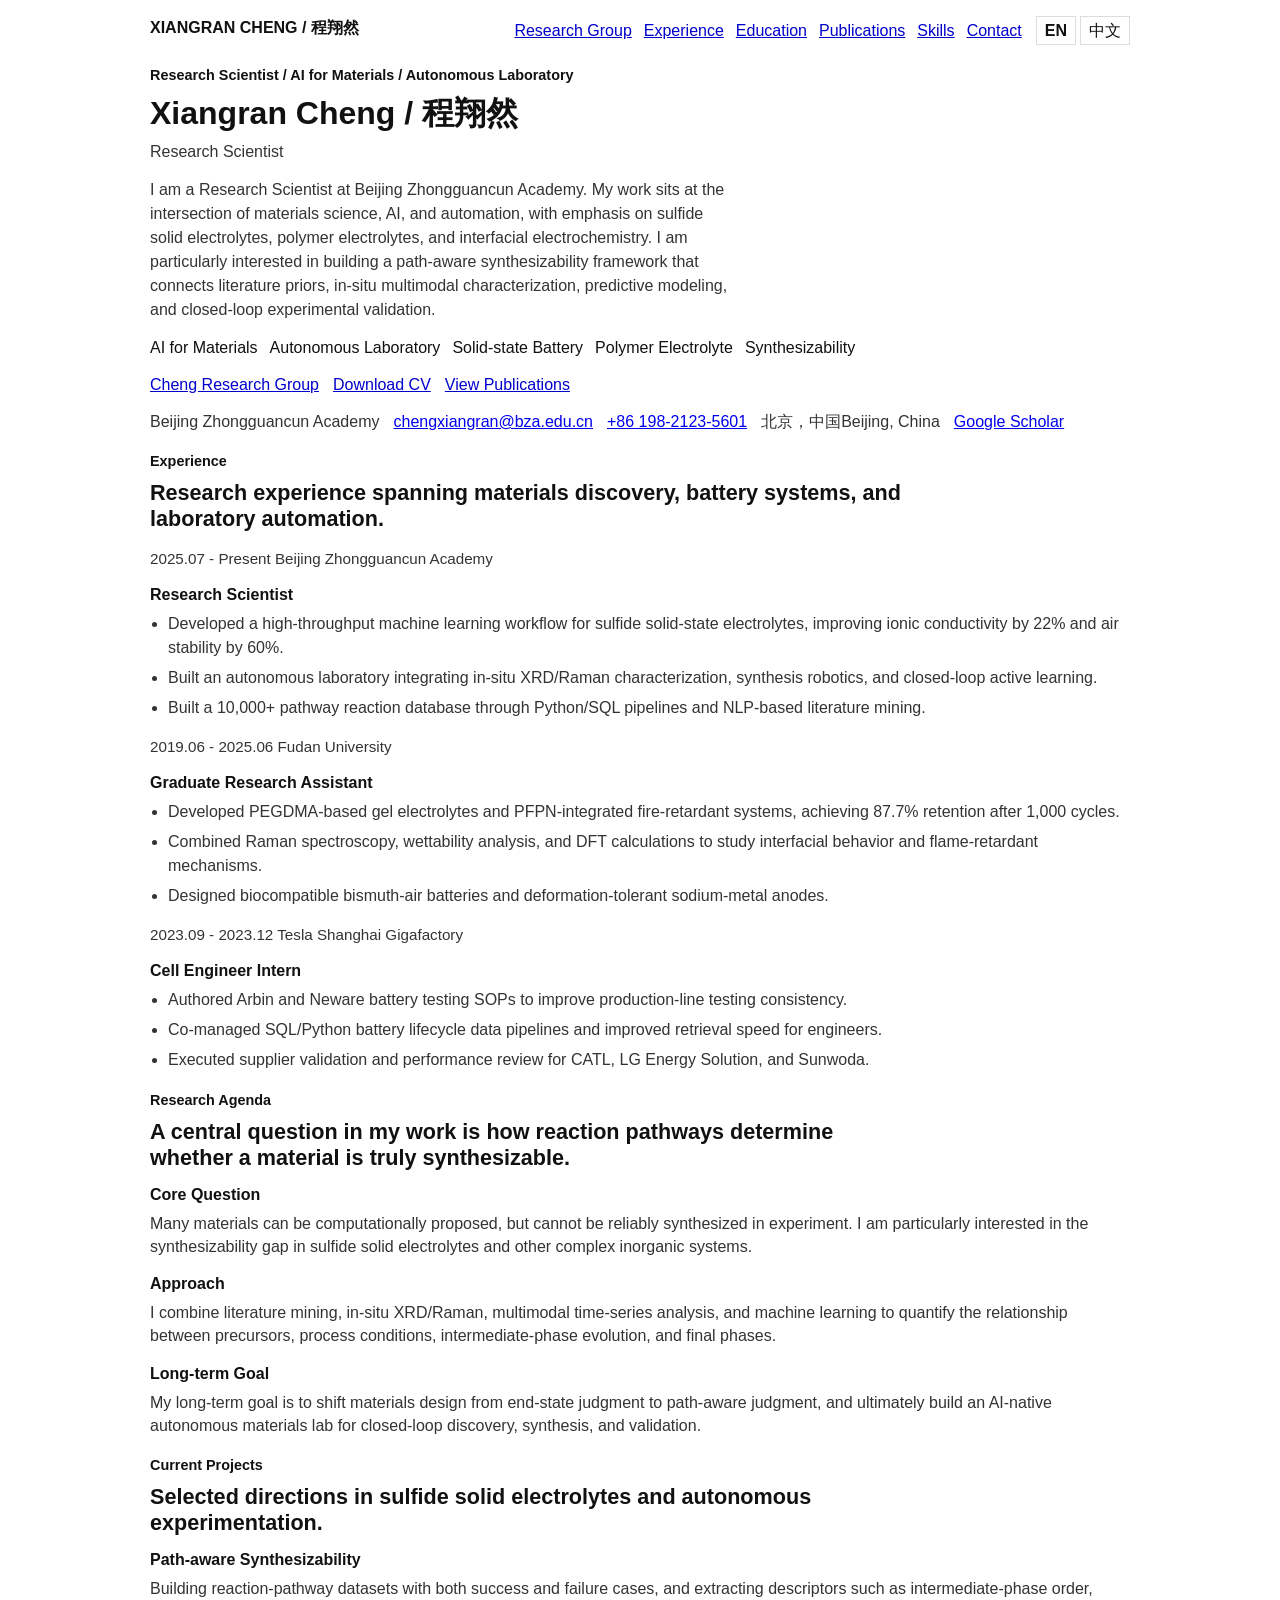
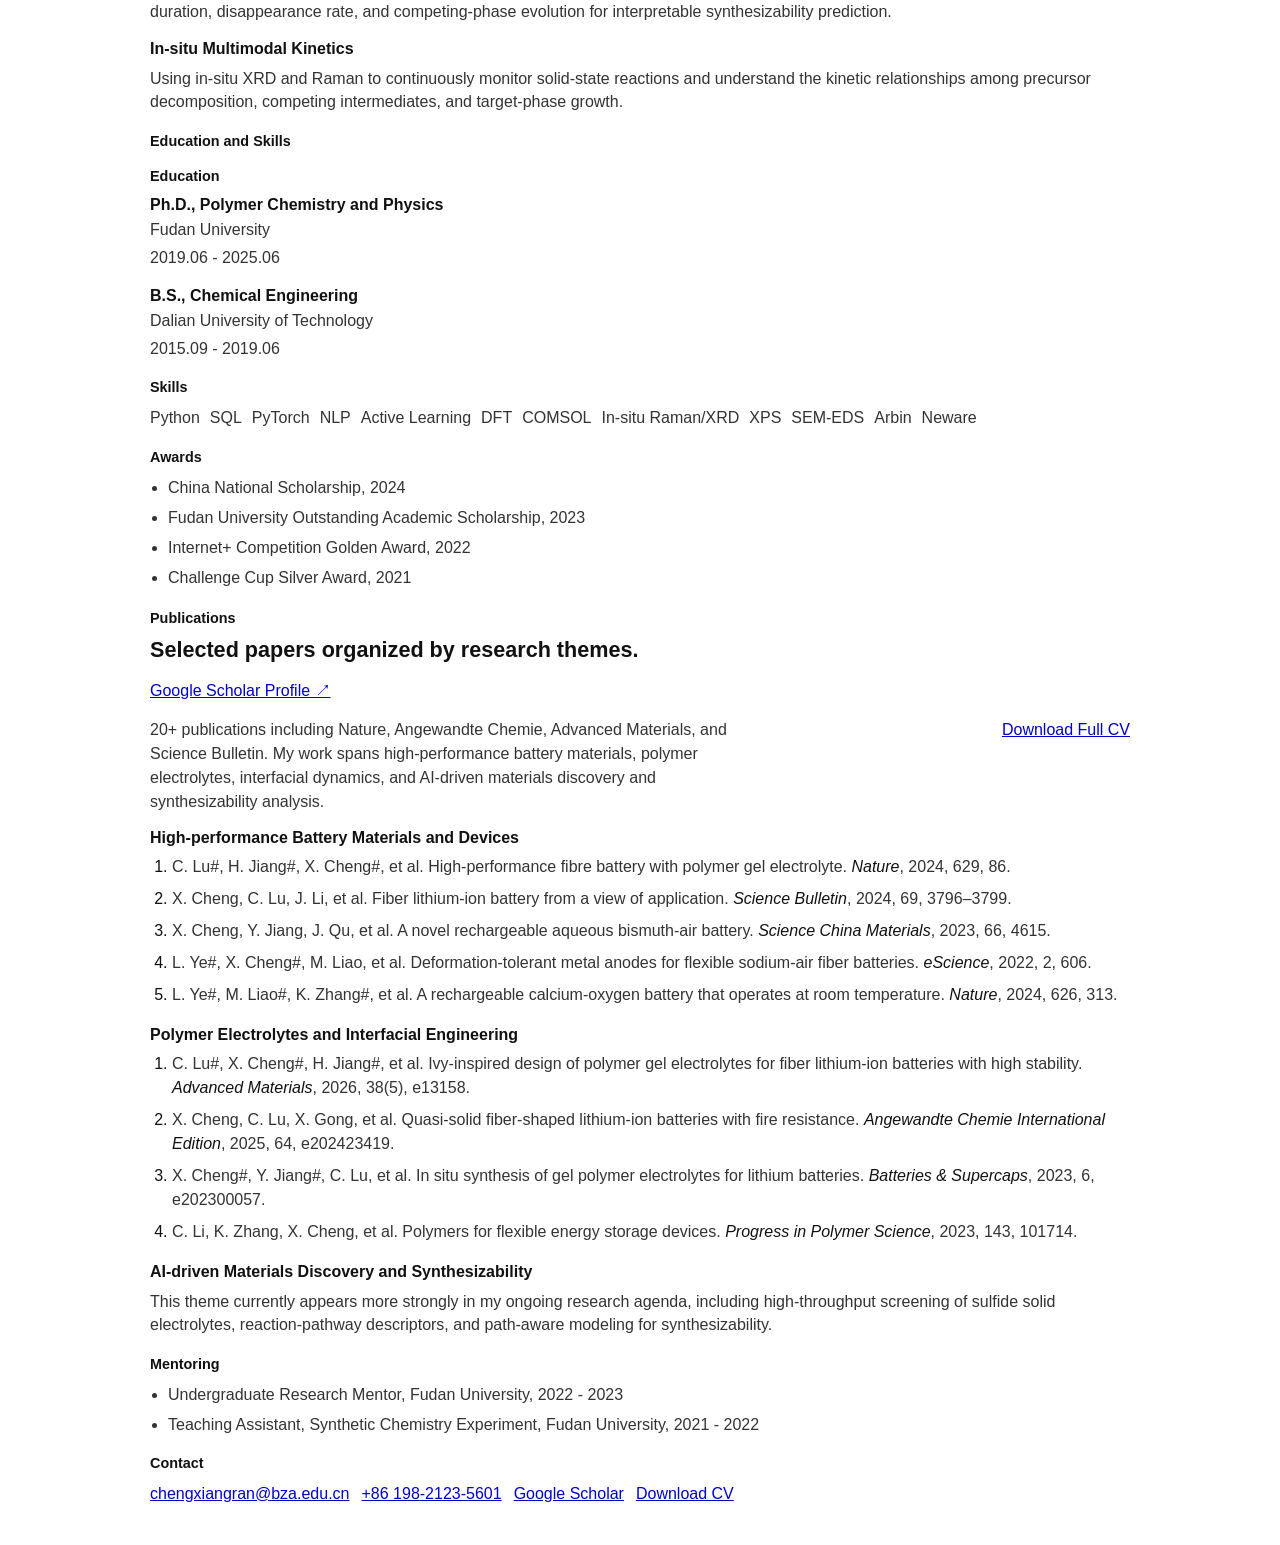
==== commit 8af5527d: "Create a dedicated Publications page with chronological layout" ====
--- a/index.html
+++ b/index.html
@@ -26,7 +26,7 @@
             <a href="group/"><span data-lang="zh">课题组</span><span data-lang="en">Research Group</span></a>
             <a href="#experience"><span data-lang="zh">经历</span><span data-lang="en">Experience</span></a>
             <a href="#education"><span data-lang="zh">教育</span><span data-lang="en">Education</span></a>
-            <a href="#publications"><span data-lang="zh">论文</span><span data-lang="en">Publications</span></a>
+            <a href="group/publications.html"><span data-lang="zh">论文</span><span data-lang="en">Publications</span></a>
             <a href="#skills"><span data-lang="zh">技能</span><span data-lang="en">Skills</span></a>
             <a href="#contact"><span data-lang="zh">联系</span><span data-lang="en">Contact</span></a>
           </div>
@@ -75,7 +75,7 @@
               <span data-lang="zh">下载 CV</span>
               <span data-lang="en">Download CV</span>
             </a>
-            <a class="button button-secondary" href="#publications">
+            <a class="button button-secondary" href="group/publications.html">
               <span data-lang="zh">查看论文</span>
               <span data-lang="en">View Publications</span>
             </a>
@@ -302,7 +302,7 @@
             <h3><span data-lang="zh">高性能电池材料与器件</span><span data-lang="en">High-performance Battery Materials and Devices</span></h3>
             <ol class="publication-entries">
               <li class="publication-entry">C. Lu#, H. Jiang#, X. Cheng#, et al. High-performance fibre battery with polymer gel electrolyte. <em>Nature</em>, 2024, 629, 86.</li>
-              <li class="publication-entry">X. Cheng, C. Lu, J. Li, et al. Fiber lithium-ion battery from a view of application. <em>Science Bulletin</em>, 2024, 69, 30.</li>
+              <li class="publication-entry">X. Cheng, C. Lu, J. Li, et al. Fiber lithium-ion battery from a view of application. <em>Science Bulletin</em>, 2024, 69, 3796–3799.</li>
               <li class="publication-entry">X. Cheng, Y. Jiang, J. Qu, et al. A novel rechargeable aqueous bismuth-air battery. <em>Science China Materials</em>, 2023, 66, 4615.</li>
               <li class="publication-entry">L. Ye#, X. Cheng#, M. Liao, et al. Deformation-tolerant metal anodes for flexible sodium-air fiber batteries. <em>eScience</em>, 2022, 2, 606.</li>
               <li class="publication-entry">L. Ye#, M. Liao#, K. Zhang#, et al. A rechargeable calcium-oxygen battery that operates at room temperature. <em>Nature</em>, 2024, 626, 313.</li>
@@ -312,7 +312,7 @@
           <section class="publication-group reveal reveal-delay">
             <h3><span data-lang="zh">聚合物电解质与界面调控</span><span data-lang="en">Polymer Electrolytes and Interfacial Engineering</span></h3>
             <ol class="publication-entries">
-              <li class="publication-entry">C. Lu#, X. Cheng#, H. Jiang#, et al. Ivy-inspired design of polymer gel electrolytes for fiber lithium-ion batteries with high stability. <em>Advanced Materials</em>, 2026, 5, e13158.</li>
+              <li class="publication-entry">C. Lu#, X. Cheng#, H. Jiang#, et al. Ivy-inspired design of polymer gel electrolytes for fiber lithium-ion batteries with high stability. <em>Advanced Materials</em>, 2026, 38(5), e13158.</li>
               <li class="publication-entry">X. Cheng, C. Lu, X. Gong, et al. Quasi-solid fiber-shaped lithium-ion batteries with fire resistance. <em>Angewandte Chemie International Edition</em>, 2025, 64, e202423419.</li>
               <li class="publication-entry">X. Cheng#, Y. Jiang#, C. Lu, et al. In situ synthesis of gel polymer electrolytes for lithium batteries. <em>Batteries &amp; Supercaps</em>, 2023, 6, e202300057.</li>
               <li class="publication-entry">C. Li, K. Zhang, X. Cheng, et al. Polymers for flexible energy storage devices. <em>Progress in Polymer Science</em>, 2023, 143, 101714.</li>
@@ -359,6 +359,6 @@
     </main>
   </div>
 
-  <script src="script.js"></script>
+  <script src="script.js?v=2"></script>
 </body>
 </html>
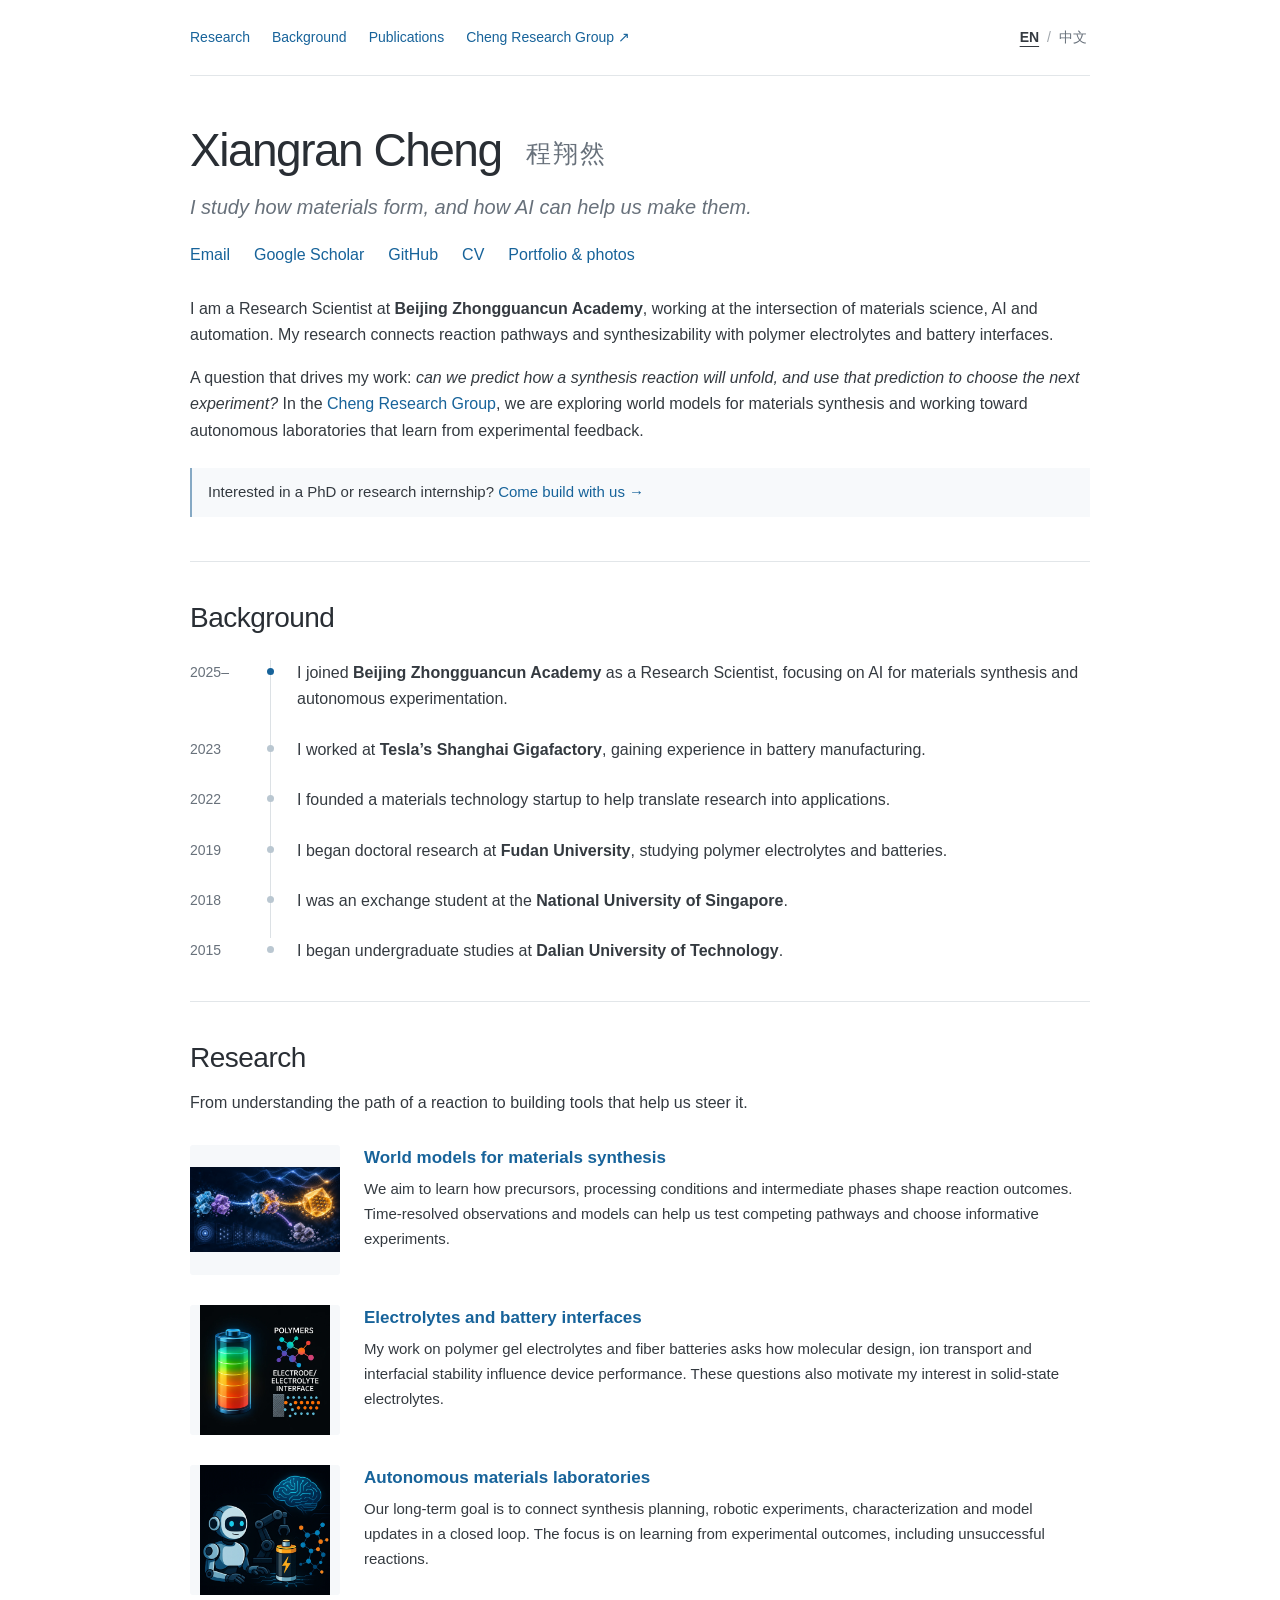
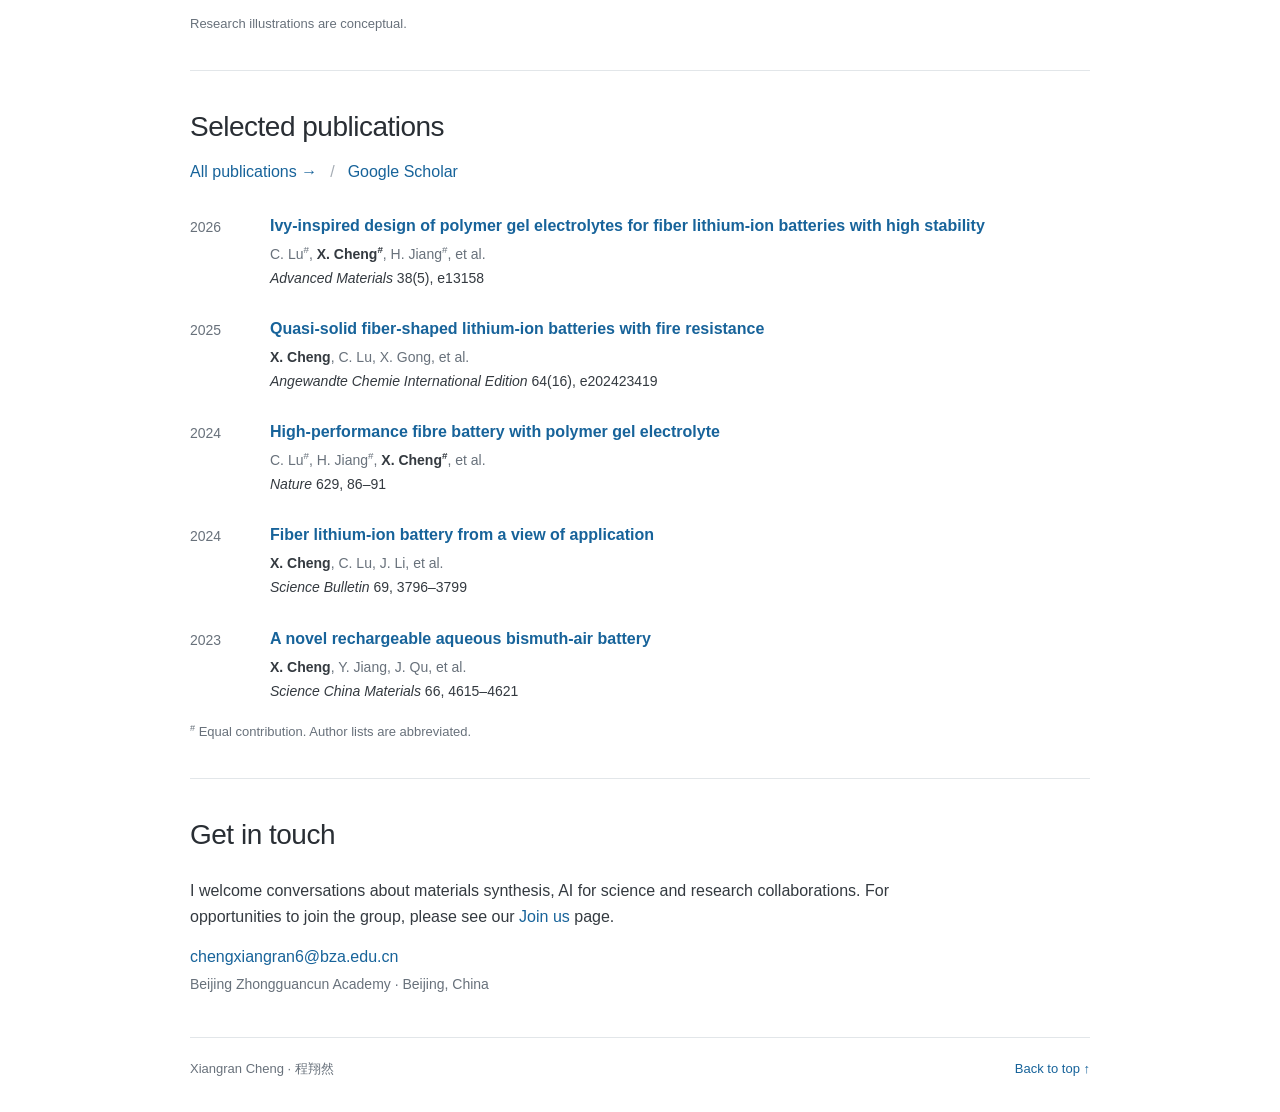
==== commit c6d78882: "Redesign personal homepage with concise academic layout" ====
--- a/index.html
+++ b/index.html
@@ -1,364 +1,103 @@
 <!DOCTYPE html>
-<html lang="zh-CN">
+<html lang="en">
 <head>
-  <meta charset="UTF-8">
-  <meta name="viewport" content="width=device-width, initial-scale=1.0">
+  <meta charset="utf-8">
+  <meta name="viewport" content="width=device-width, initial-scale=1">
+  <meta name="description" content="Xiangran Cheng is a Research Scientist at Beijing Zhongguancun Academy, studying materials synthesis, AI, polymer electrolytes and battery interfaces.">
+  <meta name="theme-color" content="#ffffff">
   <title>Xiangran Cheng | 程翔然</title>
-  <meta
-    name="description"
-    content="Xiangran Cheng (程翔然) 的个人主页，展示研究方向、教育背景、科研经历、完整论文列表与联系方式。"
-  >
-  <link rel="preconnect" href="https://fonts.googleapis.com">
-  <link rel="preconnect" href="https://fonts.gstatic.com" crossorigin>
-  <link
-    href="https://fonts.googleapis.com/css2?family=IBM+Plex+Sans:wght@400;500;600;700&family=Space+Grotesk:wght@500;700&display=swap"
-    rel="stylesheet"
-  >
-  <link rel="stylesheet" href="styles.css">
+  <link rel="icon" href="group/favicon.svg?v=4" type="image/svg+xml">
+  <link rel="stylesheet" href="styles.css?v=3">
+  <script src="script.js?v=3" defer></script>
 </head>
 <body data-language="en">
+  <a class="skip-link" href="#main"><span data-lang="en">Skip to content</span><span data-lang="zh">跳转到正文</span></a>
   <div class="page-shell">
-    <header class="hero">
-      <nav class="topbar">
-        <div class="brand">XIANGRAN CHENG / 程翔然</div>
-        <div class="topbar-actions">
-          <div class="nav-links">
-            <a href="group/"><span data-lang="zh">课题组</span><span data-lang="en">Research Group</span></a>
-            <a href="#experience"><span data-lang="zh">经历</span><span data-lang="en">Experience</span></a>
-            <a href="#education"><span data-lang="zh">教育</span><span data-lang="en">Education</span></a>
-            <a href="group/publications.html"><span data-lang="zh">论文</span><span data-lang="en">Publications</span></a>
-            <a href="#skills"><span data-lang="zh">技能</span><span data-lang="en">Skills</span></a>
-            <a href="#contact"><span data-lang="zh">联系</span><span data-lang="en">Contact</span></a>
-          </div>
-          <div class="language-switch" aria-label="Language switch">
-            <button class="lang-button is-active" type="button" data-set-language="en">EN</button>
-            <button class="lang-button" type="button" data-set-language="zh">中文</button>
-          </div>
-        </div>
-      </nav>
+    <nav class="topbar" aria-label="Main navigation">
+      <div class="nav-links">
+        <a href="#research"><span data-lang="en">Research</span><span data-lang="zh">研究</span></a>
+        <a href="#experience"><span data-lang="en">Background</span><span data-lang="zh">经历</span></a>
+        <a href="group/publications.html"><span data-lang="en">Publications</span><span data-lang="zh">发表</span></a>
+        <a href="group/">Cheng Research Group <span aria-hidden="true">↗</span></a>
+      </div>
+      <div class="language-switch" role="group" aria-label="Language">
+        <button type="button" data-set-language="en" aria-pressed="true" lang="en">EN</button>
+        <span aria-hidden="true">/</span>
+        <button type="button" data-set-language="zh" aria-pressed="false" lang="zh-CN">中文</button>
+      </div>
+    </nav>
 
-      <div class="hero-resume reveal">
-        <div class="hero-main">
-          <p class="eyebrow">Research Scientist / AI for Materials / Autonomous Laboratory</p>
-          <h1>Xiangran Cheng / 程翔然</h1>
-          <p class="hero-title">
-            <span data-lang="zh">研究科学家</span>
-            <span data-lang="en">Research Scientist</span>
-          </p>
-          <p class="intro">
-            <span data-lang="zh">
-              我是北京中关村学院研究科学家。我的研究位于材料科学、AI 与自动化的交叉点，
-              重点关注硫化物固态电解质、聚合物电解质与界面电化学，并致力于建立从文献先验、
-              原位多模态表征到路径感知预测与闭环验证的材料可合成性研究框架。
-            </span>
-            <span data-lang="en">
-              I am a Research Scientist at Beijing Zhongguancun Academy. My work sits at the intersection
-              of materials science, AI, and automation, with emphasis on sulfide solid electrolytes,
-              polymer electrolytes, and interfacial electrochemistry. I am particularly interested in building
-              a path-aware synthesizability framework that connects literature priors, in-situ multimodal characterization,
-              predictive modeling, and closed-loop experimental validation.
-            </span>
-          </p>
-          <div class="hero-highlights">
-            <span>AI for Materials</span>
-            <span>Autonomous Laboratory</span>
-            <span>Solid-state Battery</span>
-            <span>Polymer Electrolyte</span>
-            <span>Synthesizability</span>
-          </div>
-          <div class="hero-actions">
-            <a class="button button-secondary" href="group/">
-              <span data-lang="zh">Cheng Research Group 课题组</span>
-              <span data-lang="en">Cheng Research Group</span>
-            </a>
-            <a class="button button-primary" href="assets/Xiangran-Cheng-CV.docx" download>
-              <span data-lang="zh">下载 CV</span>
-              <span data-lang="en">Download CV</span>
-            </a>
-            <a class="button button-secondary" href="group/publications.html">
-              <span data-lang="zh">查看论文</span>
-              <span data-lang="en">View Publications</span>
-            </a>
-          </div>
-          <div class="hero-meta">
-            <span>Beijing Zhongguancun Academy</span>
-            <span><a href="mailto:chengxiangran@bza.edu.cn">chengxiangran@bza.edu.cn</a></span>
-            <span><a href="tel:+8619821235601">+86 198-2123-5601</a></span>
-            <span><span data-lang="zh">北京，中国</span><span data-lang="en">Beijing, China</span></span>
-            <span><a href="https://scholar.google.com/citations?user=Cs_oFCwAAAAJ&hl=zh-CN" target="_blank" rel="noreferrer">Google Scholar</a></span>
-          </div>
-        </div>
+    <main id="main">
+    <header class="intro" id="about">
+      <h1>Xiangran Cheng <span class="chinese-name" lang="zh-CN">程翔然</span></h1>
+      <p class="tagline"><span data-lang="en">I study how materials form, and how AI can help us make them.</span><span data-lang="zh">我研究材料如何形成，以及 AI 如何帮助我们合成材料。</span></p>
+      <div class="profile-links">
+        <a href="mailto:chengxiangran6@bza.edu.cn"><span data-lang="en">Email</span><span data-lang="zh">邮箱</span></a>
+        <a href="https://scholar.google.com/citations?user=Cs_oFCwAAAAJ&amp;hl=en" target="_blank" rel="noopener noreferrer">Google Scholar</a>
+        <a href="https://github.com/Xiangran-CHENG" target="_blank" rel="noopener noreferrer">GitHub</a>
+        <a href="assets/Xiangran-Cheng-CV.docx" download>CV</a>
+        <a href="group/gallery.html"><span data-lang="en">Portfolio &amp; photos</span><span data-lang="zh">作品与照片</span></a>
       </div>
+      <div class="bio">
+        <p><span data-lang="en">I am a Research Scientist at <strong>Beijing Zhongguancun Academy</strong>, working at the intersection of materials science, AI and automation. My research connects reaction pathways and synthesizability with polymer electrolytes and battery interfaces.</span><span data-lang="zh">我是<strong>北京中关村学院</strong>研究科学家，研究材料科学、AI 与自动化的交叉问题。我关注反应路径与材料可合成性，以及聚合物电解质和电池界面。</span></p>
+        <p><span data-lang="en">A question that drives my work: <em>can we predict how a synthesis reaction will unfold, and use that prediction to choose the next experiment?</em> In the <a href="group/">Cheng Research Group</a>, we are exploring world models for materials synthesis and working toward autonomous laboratories that learn from experimental feedback.</span><span data-lang="zh">我最关心的问题是：<em>能否预测合成反应如何演化，并据此选择下一步实验？</em>在 <a href="group/">Cheng Research Group</a>，我们正在探索材料合成的世界模型，并致力于建设能够从实验反馈中学习的自主实验室。</span></p>
+      </div>
+      <p class="join-note"><span data-lang="en">Interested in a PhD or research internship? <a href="group/join.html">Come build with us →</a></span><span data-lang="zh">欢迎对博士研究或科研实习感兴趣的同学，<a href="group/join.html">了解加入我们的机会 →</a></span></p>
     </header>
 
-    <main class="content-grid">
-      <section class="section main-column" id="experience">
-        <div class="section-heading reveal">
-          <p class="section-kicker"><span data-lang="zh">科研经历</span><span data-lang="en">Experience</span></p>
-          <h2><span data-lang="zh">围绕材料发现、电池体系与自动化平台展开的研究实践。</span><span data-lang="en">Research experience spanning materials discovery, battery systems, and laboratory automation.</span></h2>
-        </div>
+      <section class="section" id="experience" aria-labelledby="background-title">
+        <h2 id="background-title"><span data-lang="en">Background</span><span data-lang="zh">经历</span></h2>
+        <ol class="timeline">
+          <li><time datetime="2025">2025–</time><div><p><span data-lang="en">I joined <strong>Beijing Zhongguancun Academy</strong> as a Research Scientist, focusing on AI for materials synthesis and autonomous experimentation.</span><span data-lang="zh">加入<strong>北京中关村学院</strong>，担任研究科学家，关注 AI 驱动的材料合成与自主实验。</span></p></div></li>
+          <li><time datetime="2023">2023</time><div><p><span data-lang="en">I worked at <strong>Tesla’s Shanghai Gigafactory</strong>, gaining experience in battery manufacturing.</span><span data-lang="zh">在<strong>特斯拉上海超级工厂</strong>工作，积累电池制造相关经验。</span></p></div></li>
+          <li><time datetime="2022">2022</time><div><p><span data-lang="en">I founded a materials technology startup to help translate research into applications.</span><span data-lang="zh">创立<strong>上海晟纤创科技有限公司</strong>，参与科研成果产业化。</span></p></div></li>
+          <li id="education"><time datetime="2019">2019</time><div><p><span data-lang="en">I began doctoral research at <strong>Fudan University</strong>, studying polymer electrolytes and batteries.</span><span data-lang="zh">进入<strong>复旦大学</strong>开展博士研究，研究聚合物电解质与电池。</span></p></div></li>
+          <li><time datetime="2018">2018</time><div><p><span data-lang="en">I was an exchange student at the <strong>National University of Singapore</strong>.</span><span data-lang="zh">赴<strong>新加坡国立大学</strong>交换学习。</span></p></div></li>
+          <li><time datetime="2015">2015</time><div><p><span data-lang="en">I began undergraduate studies at <strong>Dalian University of Technology</strong>.</span><span data-lang="zh">进入<strong>大连理工大学</strong>学习本科课程。</span></p></div></li>
+        </ol>
+      </section>
 
-        <div class="timeline">
-          <article class="timeline-item reveal">
-            <div class="timeline-meta">
-              <span>2025.07 - <span data-lang="zh">至今</span><span data-lang="en">Present</span></span>
-              <span>Beijing Zhongguancun Academy</span>
-            </div>
-            <div class="timeline-content">
-              <h3><span data-lang="zh">研究科学家</span><span data-lang="en">Research Scientist</span></h3>
-              <ul class="detail-list">
-                <li><span data-lang="zh">开发硫化物固态电解质高通量机器学习工作流，离子电导率提高 22%，空气稳定性提高 60%。</span><span data-lang="en">Developed a high-throughput machine learning workflow for sulfide solid-state electrolytes, improving ionic conductivity by 22% and air stability by 60%.</span></li>
-                <li><span data-lang="zh">构建集成原位 XRD/Raman、自动合成机器人与闭环主动学习的自主实验室系统。</span><span data-lang="en">Built an autonomous laboratory integrating in-situ XRD/Raman characterization, synthesis robotics, and closed-loop active learning.</span></li>
-                <li><span data-lang="zh">通过 Python/SQL 与 NLP 文献挖掘建立 10,000+ 合成路径数据库。</span><span data-lang="en">Built a 10,000+ pathway reaction database through Python/SQL pipelines and NLP-based literature mining.</span></li>
-              </ul>
-            </div>
+      <section class="section" id="research" aria-labelledby="research-title">
+        <h2 id="research-title"><span data-lang="en">Research</span><span data-lang="zh">研究</span></h2>
+        <p class="section-intro"><span data-lang="en">From understanding the path of a reaction to building tools that help us steer it.</span><span data-lang="zh">从理解反应路径，到构建能够指导合成的工具。</span></p>
+        <div class="research-list">
+          <article class="research-row">
+            <img src="assets/materials-builders-hero.webp" width="1672" height="941" alt="Conceptual illustration of materials synthesis pathways" loading="lazy" decoding="async">
+            <div><h3><a href="group/research.html#synthesis"><span data-lang="en">World models for materials synthesis</span><span data-lang="zh">材料合成的世界模型</span></a></h3><p><span data-lang="en">We aim to learn how precursors, processing conditions and intermediate phases shape reaction outcomes. Time-resolved observations and models can help us test competing pathways and choose informative experiments.</span><span data-lang="zh">我们希望理解前驱体、工艺条件与中间相如何共同决定反应结果，通过时间分辨观测与模型检验竞争路径，并选择更有信息量的实验。</span></p></div>
           </article>
-
-          <article class="timeline-item reveal reveal-delay">
-            <div class="timeline-meta">
-              <span>2019.06 - 2025.06</span>
-              <span>Fudan University</span>
-            </div>
-            <div class="timeline-content">
-              <h3><span data-lang="zh">研究生研究助理</span><span data-lang="en">Graduate Research Assistant</span></h3>
-              <ul class="detail-list">
-                <li><span data-lang="zh">开发 PEGDMA 基凝胶电解质与 PFPN 阻燃体系，实现 1000 次循环后 87.7% 容量保持。</span><span data-lang="en">Developed PEGDMA-based gel electrolytes and PFPN-integrated fire-retardant systems, achieving 87.7% retention after 1,000 cycles.</span></li>
-                <li><span data-lang="zh">结合拉曼、润湿性分析与 DFT 计算研究电池界面和阻燃机制。</span><span data-lang="en">Combined Raman spectroscopy, wettability analysis, and DFT calculations to study interfacial behavior and flame-retardant mechanisms.</span></li>
-                <li><span data-lang="zh">设计生物兼容铋空气电池和耐变形钠金属负极体系。</span><span data-lang="en">Designed biocompatible bismuth-air batteries and deformation-tolerant sodium-metal anodes.</span></li>
-              </ul>
-            </div>
+          <article class="research-row">
+            <img src="assets/materials-electrolytes.webp" width="900" height="900" alt="Conceptual illustration of polymer electrolytes and battery interfaces" loading="lazy" decoding="async">
+            <div><h3><a href="group/research.html#energy-materials"><span data-lang="en">Electrolytes and battery interfaces</span><span data-lang="zh">电解质与电池界面</span></a></h3><p><span data-lang="en">My work on polymer gel electrolytes and fiber batteries asks how molecular design, ion transport and interfacial stability influence device performance. These questions also motivate my interest in solid-state electrolytes.</span><span data-lang="zh">我在聚合物凝胶电解质与纤维电池方面的研究，关注分子设计、离子传输和界面稳定性如何影响器件性能。这些问题也推动我进一步研究固态电解质。</span></p></div>
           </article>
-
-          <article class="timeline-item reveal reveal-delay-2">
-            <div class="timeline-meta">
-              <span>2023.09 - 2023.12</span>
-              <span>Tesla Shanghai Gigafactory</span>
-            </div>
-            <div class="timeline-content">
-              <h3><span data-lang="zh">电池工程师实习生</span><span data-lang="en">Cell Engineer Intern</span></h3>
-              <ul class="detail-list">
-                <li><span data-lang="zh">编写 Arbin 和 Neware 电池测试 SOP，提升生产测试一致性。</span><span data-lang="en">Authored Arbin and Neware battery testing SOPs to improve production-line testing consistency.</span></li>
-                <li><span data-lang="zh">参与 SQL/Python 电池生命周期数据管道建设，优化数据检索效率。</span><span data-lang="en">Co-managed SQL/Python battery lifecycle data pipelines and improved retrieval speed for engineers.</span></li>
-                <li><span data-lang="zh">完成 CATL、LG Energy Solution、Sunwoda 等供应商电芯验证。</span><span data-lang="en">Executed supplier validation and performance review for CATL, LG Energy Solution, and Sunwoda.</span></li>
-              </ul>
-            </div>
+          <article class="research-row">
+            <img src="assets/materials-autonomous-lab.webp" width="900" height="900" alt="Conceptual illustration of an autonomous materials laboratory" loading="lazy" decoding="async">
+            <div><h3><a href="group/research.html#autonomous-lab"><span data-lang="en">Autonomous materials laboratories</span><span data-lang="zh">自主材料实验室</span></a></h3><p><span data-lang="en">Our long-term goal is to connect synthesis planning, robotic experiments, characterization and model updates in a closed loop. The focus is on learning from experimental outcomes, including unsuccessful reactions.</span><span data-lang="zh">我们的长期目标是将合成规划、机器人实验、表征与模型更新连接成闭环，从实验结果中学习，也包括未成功的反应。</span></p></div>
           </article>
         </div>
+        <p class="figure-note"><span data-lang="en">Research illustrations are conceptual.</span><span data-lang="zh">以上图片为研究概念示意。</span></p>
       </section>
 
-      <section class="section">
-        <div class="section-heading reveal">
-          <p class="section-kicker"><span data-lang="zh">研究主线</span><span data-lang="en">Research Agenda</span></p>
-          <h2>
-            <span data-lang="zh">我最关心的问题，是反应路径如何决定材料是否真正“可合成”。</span>
-            <span data-lang="en">A central question in my work is how reaction pathways determine whether a material is truly synthesizable.</span>
-          </h2>
-        </div>
-        <div class="stack-list">
-          <div class="compact-block reveal">
-            <h3><span data-lang="zh">核心科学问题</span><span data-lang="en">Core Question</span></h3>
-            <p class="research-text">
-              <span data-lang="zh">
-                当前很多材料可以被理论设计出来，却难以在实验中稳定制备。我尤其关注硫化物固态电解质中
-                “可设计”到“可制备”之间的落差，也就是 materials synthesizability gap。
-              </span>
-              <span data-lang="en">
-                Many materials can be computationally proposed, but cannot be reliably synthesized in experiment.
-                I am particularly interested in the synthesizability gap in sulfide solid electrolytes and other complex inorganic systems.
-              </span>
-            </p>
-          </div>
-          <div class="compact-block reveal reveal-delay">
-            <h3><span data-lang="zh">研究方法</span><span data-lang="en">Approach</span></h3>
-            <p class="research-text">
-              <span data-lang="zh">
-                我结合文献工艺先验挖掘、原位 XRD/Raman、多模态时序数据分析和机器学习建模，
-                去描述“前驱体—工艺条件—中间相演化—最终物相”之间的定量关系。
-              </span>
-              <span data-lang="en">
-                I combine literature mining, in-situ XRD/Raman, multimodal time-series analysis,
-                and machine learning to quantify the relationship between precursors, process conditions,
-                intermediate-phase evolution, and final phases.
-              </span>
-            </p>
-          </div>
-          <div class="compact-block reveal reveal-delay-2">
-            <h3><span data-lang="zh">长期目标</span><span data-lang="en">Long-term Goal</span></h3>
-            <p class="research-text">
-              <span data-lang="zh">
-                我希望推动材料设计判据从“终点态判断”转向“路径感知判断”，并最终构建
-                AI-native autonomous materials lab，让材料发现、合成与验证形成真正的闭环。
-              </span>
-              <span data-lang="en">
-                My long-term goal is to shift materials design from end-state judgment to path-aware judgment,
-                and ultimately build an AI-native autonomous materials lab for closed-loop discovery, synthesis, and validation.
-              </span>
-            </p>
-          </div>
-        </div>
+      <section class="section" id="selected-publications" aria-labelledby="papers-title">
+        <span id="publications" class="anchor-alias" aria-hidden="true"></span>
+        <h2 id="papers-title"><span data-lang="en">Selected publications</span><span data-lang="zh">代表论文</span></h2>
+        <p class="section-intro"><a href="group/publications.html"><span data-lang="en">All publications →</span><span data-lang="zh">完整论文列表 →</span></a><span class="link-divider" aria-hidden="true">/</span><a href="https://scholar.google.com/citations?user=Cs_oFCwAAAAJ&amp;hl=en" target="_blank" rel="noopener noreferrer">Google Scholar</a></p>
+        <ol class="papers">
+          <li><div class="paper-year">2026</div><div><h3><a href="https://doi.org/10.1002/adma.202513158" target="_blank" rel="noopener noreferrer">Ivy-inspired design of polymer gel electrolytes for fiber lithium-ion batteries with high stability</a></h3><p class="authors">C. Lu<sup>#</sup>, <strong>X. Cheng<sup>#</sup></strong>, H. Jiang<sup>#</sup>, et al.</p><p class="venue"><em>Advanced Materials</em> 38(5), e13158</p></div></li>
+          <li><div class="paper-year">2025</div><div><h3><a href="https://doi.org/10.1002/anie.202423419" target="_blank" rel="noopener noreferrer">Quasi-solid fiber-shaped lithium-ion batteries with fire resistance</a></h3><p class="authors"><strong>X. Cheng</strong>, C. Lu, X. Gong, et al.</p><p class="venue"><em>Angewandte Chemie International Edition</em> 64(16), e202423419</p></div></li>
+          <li><div class="paper-year">2024</div><div><h3><a href="https://doi.org/10.1038/s41586-024-07343-x" target="_blank" rel="noopener noreferrer">High-performance fibre battery with polymer gel electrolyte</a></h3><p class="authors">C. Lu<sup>#</sup>, H. Jiang<sup>#</sup>, <strong>X. Cheng<sup>#</sup></strong>, et al.</p><p class="venue"><em>Nature</em> 629, 86–91</p></div></li>
+          <li><div class="paper-year">2024</div><div><h3><a href="https://doi.org/10.1016/j.scib.2024.09.037" target="_blank" rel="noopener noreferrer">Fiber lithium-ion battery from a view of application</a></h3><p class="authors"><strong>X. Cheng</strong>, C. Lu, J. Li, et al.</p><p class="venue"><em>Science Bulletin</em> 69, 3796–3799</p></div></li>
+          <li><div class="paper-year">2023</div><div><h3><a href="https://doi.org/10.1007/s40843-023-2630-1" target="_blank" rel="noopener noreferrer">A novel rechargeable aqueous bismuth-air battery</a></h3><p class="authors"><strong>X. Cheng</strong>, Y. Jiang, J. Qu, et al.</p><p class="venue"><em>Science China Materials</em> 66, 4615–4621</p></div></li>
+        </ol>
+        <p class="figure-note"><span data-lang="en"><sup>#</sup> Equal contribution. Author lists are abbreviated.</span><span data-lang="zh"><sup>#</sup> 表示共同贡献，作者列表已缩写。</span></p>
       </section>
 
-      <section class="section">
-        <div class="section-heading reveal">
-          <p class="section-kicker"><span data-lang="zh">当前项目</span><span data-lang="en">Current Projects</span></p>
-          <h2>
-            <span data-lang="zh">围绕硫化物固态电解质与自主实验展开的几个方向。</span>
-            <span data-lang="en">Selected directions in sulfide solid electrolytes and autonomous experimentation.</span>
-          </h2>
-        </div>
-        <div class="stack-list">
-          <div class="compact-block reveal">
-            <h3><span data-lang="zh">路径感知可合成性</span><span data-lang="en">Path-aware Synthesizability</span></h3>
-            <p class="research-text">
-              <span data-lang="zh">
-                构建包含成功与失败样本的反应路径数据集，提取中间相出现顺序、持续区间、
-                消失速率与竞争相演化等描述符，建立可解释的可合成性预测模型。
-              </span>
-              <span data-lang="en">
-                Building reaction-pathway datasets with both success and failure cases, and extracting descriptors such as
-                intermediate-phase order, duration, disappearance rate, and competing-phase evolution for interpretable synthesizability prediction.
-              </span>
-            </p>
-          </div>
-          <div class="compact-block reveal reveal-delay">
-            <h3><span data-lang="zh">原位多模态动力学表征</span><span data-lang="en">In-situ Multimodal Kinetics</span></h3>
-            <p class="research-text">
-              <span data-lang="zh">
-                通过原位 XRD 和原位 Raman 连续跟踪固相反应过程，理解前驱体分解、
-                中间相竞争与目标相生长之间的动力学联系。
-              </span>
-              <span data-lang="en">
-                Using in-situ XRD and Raman to continuously monitor solid-state reactions and understand
-                the kinetic relationships among precursor decomposition, competing intermediates, and target-phase growth.
-              </span>
-            </p>
-          </div>
-        </div>
-      </section>
-
-      <section class="section" id="education">
-        <div class="section-heading reveal">
-          <p class="section-kicker"><span data-lang="zh">教育背景与技能</span><span data-lang="en">Education and Skills</span></p>
-        </div>
-        <div class="stack-list">
-        <div class="compact-block reveal">
-          <p class="section-kicker"><span data-lang="zh">教育背景</span><span data-lang="en">Education</span></p>
-          <div class="mini-entry">
-            <h3><span data-lang="zh">博士，高分子化学与物理</span><span data-lang="en">Ph.D., Polymer Chemistry and Physics</span></h3>
-            <p>Fudan University</p>
-            <p>2019.06 - 2025.06</p>
-          </div>
-          <div class="mini-entry">
-            <h3><span data-lang="zh">学士，化学工程</span><span data-lang="en">B.S., Chemical Engineering</span></h3>
-            <p>Dalian University of Technology</p>
-            <p>2015.09 - 2019.06</p>
-          </div>
-        </div>
-
-        <div class="compact-block reveal reveal-delay" id="skills">
-          <p class="section-kicker"><span data-lang="zh">技能</span><span data-lang="en">Skills</span></p>
-          <div class="tag-group">
-            <span>Python</span>
-            <span>SQL</span>
-            <span>PyTorch</span>
-            <span>NLP</span>
-            <span>Active Learning</span>
-            <span>DFT</span>
-            <span>COMSOL</span>
-            <span>In-situ Raman/XRD</span>
-            <span>XPS</span>
-            <span>SEM-EDS</span>
-            <span>Arbin</span>
-            <span>Neware</span>
-          </div>
-        </div>
-        </div>
-      </section>
-
-      <section class="section">
-        <div class="compact-block reveal reveal-delay-2">
-          <p class="section-kicker"><span data-lang="zh">荣誉</span><span data-lang="en">Awards</span></p>
-          <ul class="compact-list">
-            <li><span data-lang="zh">国家奖学金，2024</span><span data-lang="en">China National Scholarship, 2024</span></li>
-            <li><span data-lang="zh">复旦大学优秀学业奖学金，2023</span><span data-lang="en">Fudan University Outstanding Academic Scholarship, 2023</span></li>
-            <li><span data-lang="zh">互联网+ 大赛金奖，2022</span><span data-lang="en">Internet+ Competition Golden Award, 2022</span></li>
-            <li><span data-lang="zh">挑战杯银奖，2021</span><span data-lang="en">Challenge Cup Silver Award, 2021</span></li>
-          </ul>
-        </div>
-      </section>
-
-      <section class="section publications-section" id="publications">
-        <div class="section-heading reveal">
-          <p class="section-kicker"><span data-lang="zh">论文发表</span><span data-lang="en">Publications</span></p>
-          <h2><span data-lang="zh">按研究主线组织的代表性论文。</span><span data-lang="en">Selected papers organized by research themes.</span></h2>
-          <p><a class="button button-secondary" href="https://scholar.google.com/citations?user=Cs_oFCwAAAAJ&amp;hl=en" target="_blank" rel="noopener noreferrer"><span data-lang="zh">谷歌学术主页 ↗</span><span data-lang="en">Google Scholar Profile ↗</span></a></p>
-        </div>
-        <div class="publication-toolbar reveal">
-          <p class="publication-summary"><span data-lang="zh">总计 20+ 篇论文，发表于 Nature、Angewandte Chemie、Advanced Materials、Science Bulletin 等期刊。我的研究主要分布在高性能电池材料、聚合物电解质、界面动态表征，以及 AI 驱动的材料发现与可合成性分析。</span><span data-lang="en">20+ publications including Nature, Angewandte Chemie, Advanced Materials, and Science Bulletin. My work spans high-performance battery materials, polymer electrolytes, interfacial dynamics, and AI-driven materials discovery and synthesizability analysis.</span></p>
-          <a class="button button-secondary" href="assets/Xiangran-Cheng-CV.docx" download><span data-lang="zh">下载完整 CV</span><span data-lang="en">Download Full CV</span></a>
-        </div>
-        <div class="publication-groups">
-          <section class="publication-group reveal">
-            <h3><span data-lang="zh">高性能电池材料与器件</span><span data-lang="en">High-performance Battery Materials and Devices</span></h3>
-            <ol class="publication-entries">
-              <li class="publication-entry">C. Lu#, H. Jiang#, X. Cheng#, et al. High-performance fibre battery with polymer gel electrolyte. <em>Nature</em>, 2024, 629, 86.</li>
-              <li class="publication-entry">X. Cheng, C. Lu, J. Li, et al. Fiber lithium-ion battery from a view of application. <em>Science Bulletin</em>, 2024, 69, 3796–3799.</li>
-              <li class="publication-entry">X. Cheng, Y. Jiang, J. Qu, et al. A novel rechargeable aqueous bismuth-air battery. <em>Science China Materials</em>, 2023, 66, 4615.</li>
-              <li class="publication-entry">L. Ye#, X. Cheng#, M. Liao, et al. Deformation-tolerant metal anodes for flexible sodium-air fiber batteries. <em>eScience</em>, 2022, 2, 606.</li>
-              <li class="publication-entry">L. Ye#, M. Liao#, K. Zhang#, et al. A rechargeable calcium-oxygen battery that operates at room temperature. <em>Nature</em>, 2024, 626, 313.</li>
-            </ol>
-          </section>
-
-          <section class="publication-group reveal reveal-delay">
-            <h3><span data-lang="zh">聚合物电解质与界面调控</span><span data-lang="en">Polymer Electrolytes and Interfacial Engineering</span></h3>
-            <ol class="publication-entries">
-              <li class="publication-entry">C. Lu#, X. Cheng#, H. Jiang#, et al. Ivy-inspired design of polymer gel electrolytes for fiber lithium-ion batteries with high stability. <em>Advanced Materials</em>, 2026, 38(5), e13158.</li>
-              <li class="publication-entry">X. Cheng, C. Lu, X. Gong, et al. Quasi-solid fiber-shaped lithium-ion batteries with fire resistance. <em>Angewandte Chemie International Edition</em>, 2025, 64, e202423419.</li>
-              <li class="publication-entry">X. Cheng#, Y. Jiang#, C. Lu, et al. In situ synthesis of gel polymer electrolytes for lithium batteries. <em>Batteries &amp; Supercaps</em>, 2023, 6, e202300057.</li>
-              <li class="publication-entry">C. Li, K. Zhang, X. Cheng, et al. Polymers for flexible energy storage devices. <em>Progress in Polymer Science</em>, 2023, 143, 101714.</li>
-            </ol>
-          </section>
-
-          <section class="publication-group reveal reveal-delay-2">
-            <h3><span data-lang="zh">AI 驱动材料发现与可合成性</span><span data-lang="en">AI-driven Materials Discovery and Synthesizability</span></h3>
-            <p class="research-text">
-              <span data-lang="zh">
-                这一方向目前更多体现为正在推进的研究主线与数据、方法体系建设，
-                包括硫化物固态电解质的高通量筛选、反应路径描述符提取，以及面向可合成性的路径感知建模。
-              </span>
-              <span data-lang="en">
-                This theme currently appears more strongly in my ongoing research agenda,
-                including high-throughput screening of sulfide solid electrolytes, reaction-pathway descriptors,
-                and path-aware modeling for synthesizability.
-              </span>
-            </p>
-          </section>
-        </div>
-      </section>
-
-      <section class="section">
-        <div class="stack-list">
-        <div class="compact-block reveal">
-          <p class="section-kicker"><span data-lang="zh">指导与教学</span><span data-lang="en">Mentoring</span></p>
-          <ul class="compact-list">
-            <li><span data-lang="zh">本科生研究导师，复旦大学，2022 - 2023</span><span data-lang="en">Undergraduate Research Mentor, Fudan University, 2022 - 2023</span></li>
-            <li><span data-lang="zh">教学助理，合成化学实验，复旦大学，2021 - 2022</span><span data-lang="en">Teaching Assistant, Synthetic Chemistry Experiment, Fudan University, 2021 - 2022</span></li>
-          </ul>
-        </div>
-        <div class="compact-block reveal reveal-delay" id="contact">
-          <p class="section-kicker"><span data-lang="zh">联系</span><span data-lang="en">Contact</span></p>
-          <div class="contact-links">
-            <a href="mailto:chengxiangran@bza.edu.cn">chengxiangran@bza.edu.cn</a>
-            <a href="tel:+8619821235601">+86 198-2123-5601</a>
-            <a href="https://scholar.google.com/citations?user=Cs_oFCwAAAAJ&hl=zh-CN" target="_blank" rel="noreferrer">Google Scholar</a>
-            <a href="assets/Xiangran-Cheng-CV.docx" download><span data-lang="zh">下载简历</span><span data-lang="en">Download CV</span></a>
-          </div>
-        </div>
-        </div>
+      <section class="section contact" id="contact" aria-labelledby="contact-title">
+        <h2 id="contact-title"><span data-lang="en">Get in touch</span><span data-lang="zh">联系我</span></h2>
+        <p><span data-lang="en">I welcome conversations about materials synthesis, AI for science and research collaborations. For opportunities to join the group, please see our <a href="group/join.html">Join us</a> page.</span><span data-lang="zh">欢迎交流材料合成、AI for Science 与科研合作。博士研究与科研实习机会请见<a href="group/join.html">加入我们</a>页面。</span></p>
+        <p><a class="email" href="mailto:chengxiangran6@bza.edu.cn">chengxiangran6@bza.edu.cn</a><br><span class="location"><span data-lang="en">Beijing Zhongguancun Academy · Beijing, China</span><span data-lang="zh">北京中关村学院 · 中国北京</span></span></p>
       </section>
     </main>
+    <footer><span>Xiangran Cheng <span lang="zh-CN">· 程翔然</span></span><a href="#about"><span data-lang="en">Back to top ↑</span><span data-lang="zh">返回顶部 ↑</span></a></footer>
   </div>
-
-  <script src="script.js?v=2"></script>
 </body>
 </html>
--- a/styles.css
+++ b/styles.css
@@ -1,398 +1,108 @@
 :root {
-  --bg: #ffffff;
-  --text: #111111;
-  --muted: #333333;
-  --line: #dddddd;
-  --accent: #0000cc;
+  color-scheme: light;
+  --ink: #343a40;
+  --muted: #68717b;
+  --blue: #17639a;
+  --rule: #e2e6e9;
 }
-
-* {
-  box-sizing: border-box;
-}
-
-html {
-  scroll-behavior: smooth;
-}
-
+* { box-sizing: border-box; }
+html { scroll-padding-top: 24px; }
 body {
   margin: 0;
-  min-height: 100vh;
-  font-family: Arial, Helvetica, sans-serif;
-  color: var(--text);
-  background: var(--bg);
+  color: var(--ink);
+  background: #fff;
+  font-family: -apple-system, BlinkMacSystemFont, "Segoe UI", "Noto Sans", Arial, "PingFang SC", "Microsoft YaHei", sans-serif;
   font-size: 16px;
-  line-height: 1.45;
+  line-height: 1.65;
+  -webkit-font-smoothing: antialiased;
 }
-
-.page-shell {
-  width: min(980px, calc(100% - 24px));
-  margin: 16px auto 40px;
-}
-
-.hero,
-.section {
-  border: 0;
-  border-radius: 0;
-  background: transparent;
-  padding: 0;
-}
-
-.topbar {
-  display: flex;
-  justify-content: space-between;
-  align-items: flex-start;
-  gap: 12px;
-  padding-bottom: 10px;
-}
-
-.topbar-actions {
-  display: flex;
-  align-items: center;
-  gap: 14px;
-  flex-wrap: wrap;
-  justify-content: flex-end;
-}
-
-.brand {
-  font-family: Arial, Helvetica, sans-serif;
-  font-size: 1rem;
-  font-weight: 700;
-  letter-spacing: 0;
-}
-
-.nav-links {
-  display: flex;
-  gap: 12px;
-  flex-wrap: wrap;
-}
-
-.nav-links a,
-.contact-links a,
-.hero-sidebar a,
-.button {
-  color: var(--accent);
-  text-decoration: underline;
-}
-
-.language-switch {
-  display: inline-flex;
-  gap: 4px;
-}
-
-.lang-button {
-  border: 1px solid var(--line);
-  background: #fff;
-  color: var(--text);
-  font: inherit;
-  padding: 2px 8px;
-  cursor: pointer;
-}
-
-.lang-button.is-active {
-  font-weight: 700;
-}
-
-.hero-resume {
-  display: grid;
-  gap: 18px;
-  margin-top: 10px;
-}
-
-.hero-main,
-.compact-block,
-.timeline-item,
-.publication-entry {
-  border: 0;
-  border-radius: 0;
-  background: transparent;
-  padding: 0;
-}
-
-.hero-main {
-  min-width: 0;
-}
-
-.hero-photo {
-  margin: 0;
-  max-width: 220px;
-}
-
-.hero-photo img {
-  display: block;
-  width: 100%;
-  aspect-ratio: 1 / 1;
-  object-fit: cover;
-  object-position: center 18%;
-}
-
-.eyebrow,
-.section-kicker,
-.info-label {
-  margin: 0 0 8px;
-  font-size: 0.9rem;
-  text-transform: none;
-  letter-spacing: 0;
-  font-weight: 700;
-  color: var(--text);
-}
-
-h1,
-h2,
-h3 {
-  margin: 0;
-  font-family: Arial, Helvetica, sans-serif;
-  line-height: 1.2;
-  color: var(--text);
-  font-weight: 700;
-}
-
-h1 {
-  font-size: 2rem;
-}
-
-h2 {
-  font-size: 1.35rem;
-}
-
-h3 {
-  font-size: 1rem;
-}
-
-.hero-title {
-  margin: 8px 0 0;
-  font-size: 1rem;
-  color: var(--muted);
-  font-weight: 400;
-}
-
-.intro,
-.timeline-content,
-.mini-entry p,
-.compact-list,
-.publication-entry,
-.publication-summary,
-.timeline-meta {
-  color: var(--muted);
-  line-height: 1.5;
-}
-
-.intro {
-  max-width: 66ch;
-  margin: 14px 0 0;
-}
-
-.hero-highlights {
-  display: flex;
-  flex-wrap: wrap;
-  gap: 6px 12px;
-  margin-top: 14px;
-}
-
-.hero-highlights span {
-  color: var(--text);
-}
-
-.hero-actions {
-  display: flex;
-  gap: 14px;
-  margin-top: 14px;
-  flex-wrap: wrap;
-}
-
-.hero-meta {
-  display: flex;
-  flex-wrap: wrap;
-  gap: 6px 14px;
-  margin-top: 14px;
-  color: var(--muted);
-}
-
-.hero-meta span {
-  display: inline;
-}
-
-.button {
-  display: inline;
-  min-height: auto;
-  padding: 0;
-  border: 0;
-  border-radius: 0;
-  background: transparent;
-  font-weight: 400;
-}
-
-.info-block + .info-block {
-  margin-top: 12px;
-}
-
-.info-block p {
-  margin: 0;
-}
-
-.content-grid {
-  display: block;
-  margin-top: 18px;
-}
-
-.section {
-  margin-top: 18px;
-}
-
-.section-heading {
-  max-width: 760px;
-}
-
-.section-heading h2 {
-  margin-top: 4px;
-}
-
-.timeline {
-  display: grid;
-  gap: 16px;
-  margin-top: 16px;
-}
-
-.timeline-item {
-  display: grid;
-  grid-template-columns: 1fr;
-  gap: 14px;
-}
-
-.timeline-meta {
-  font-size: 0.95rem;
-}
-
-.detail-list,
-.compact-list {
-  margin: 8px 0 0;
-  padding-left: 18px;
-}
-
-.detail-list li,
-.compact-list li {
-  margin-top: 6px;
-}
-
-.mini-entry + .mini-entry {
-  margin-top: 16px;
-}
-
-.mini-entry p {
-  margin: 4px 0 0;
-}
-
-.research-grid {
-  display: grid;
-  grid-template-columns: repeat(3, minmax(0, 1fr));
-  gap: 20px;
-  margin-top: 14px;
-}
-
-.stack-list {
-  display: grid;
-  gap: 16px;
-  margin-top: 14px;
-}
-
-.research-text {
-  margin: 8px 0 0;
-  color: var(--muted);
-}
-
-.tag-group {
-  display: flex;
-  flex-wrap: wrap;
-  gap: 6px 10px;
-}
-
-.tag-group span {
-  color: var(--muted);
-}
-
-.publication-toolbar {
-  display: flex;
-  justify-content: space-between;
-  gap: 16px;
-  align-items: baseline;
-  margin-top: 12px;
-  flex-wrap: wrap;
-}
-
-.publication-summary {
-  margin: 0;
-  max-width: 68ch;
-}
-
-.publication-groups {
-  display: grid;
-  gap: 18px;
-  margin-top: 14px;
-}
-
-.publication-group h3 {
-  margin-bottom: 8px;
-}
-
-.publication-entries {
-  display: grid;
-  gap: 8px;
-  margin: 8px 0 0;
-  padding-left: 22px;
-}
-
-.publication-entry {
-  padding: 0;
-}
-
-.publication-entry em {
-  color: var(--text);
-  font-style: italic;
-}
-
-.publication-entry::marker {
-  color: var(--text);
-}
-
-.contact-links {
-  display: flex;
-  gap: 12px;
-  flex-wrap: wrap;
-  margin-top: 8px;
-  font-weight: 400;
-}
-
-[data-lang] {
-  display: none;
-}
-
-body[data-language="zh"] [data-lang="zh"],
-body[data-language="en"] [data-lang="en"] {
-  display: inline;
-}
-
-.reveal {
-  opacity: 1;
-  transform: none;
-  transition: none;
-}
-
-@media (max-width: 860px) {
-  .research-grid {
-    grid-template-columns: 1fr;
-  }
-}
+a { color: var(--blue); text-decoration: none; text-underline-offset: 3px; }
+a:hover { text-decoration: underline; }
+a:focus-visible, button:focus-visible { outline: 2px solid var(--blue); outline-offset: 5px; border-radius: 2px; }
+strong { font-weight: 600; }
+p { margin: 0 0 14px; }
+h1, h2, h3 { margin: 0; color: #292e34; }
+h1 { font-size: clamp(34px, 5.5vw, 46px); font-weight: 500; line-height: 1.25; letter-spacing: -1.5px; }
+h2 { font-size: 28px; font-weight: 400; line-height: 1.3; letter-spacing: -.5px; margin-bottom: 24px; }
+h3 { font-size: 17px; font-weight: 600; line-height: 1.5; }
+sup { font-size: .7em; line-height: 0; }
+img { display: block; max-width: 100%; }
+.page-shell { width: min(900px, calc(100% - 48px)); margin: 0 auto; }
+.skip-link { position: absolute; left: 16px; top: -100px; padding: 10px 16px; background: #fff; z-index: 2; }
+.skip-link:focus { top: 8px; }
+.topbar { display: flex; justify-content: space-between; align-items: center; gap: 20px; padding: 20px 0; border-bottom: 1px solid var(--rule); font-size: 14px; }
+.nav-links { display: flex; flex-wrap: wrap; gap: 8px 22px; }
+.topbar a { display: inline-block; padding: 4px 0; }
+.language-switch { display: flex; align-items: center; gap: 5px; color: #a0a6ac; flex-shrink: 0; }
+.language-switch button { border: 0; background: none; padding: 6px 3px; font: inherit; cursor: pointer; color: var(--muted); }
+.language-switch button[aria-pressed="true"] { color: var(--ink); font-weight: 600; text-decoration: underline; text-underline-offset: 4px; }
+.intro { padding: 46px 0 8px; }
+.chinese-name { display: inline-block; font-size: .54em; font-weight: 400; color: var(--muted); letter-spacing: 2px; margin-left: 13px; vertical-align: middle; }
+.tagline { color: var(--muted); font-size: 20px; font-style: italic; line-height: 1.5; margin: 12px 0 20px; }
+.profile-links { display: flex; flex-wrap: wrap; gap: 8px 24px; margin-bottom: 28px; }
+.bio p { margin-bottom: 16px; }
+.join-note { padding: 12px 16px; border-left: 2px solid #86a9c4; background: #f7f9fb; font-size: 15px; margin: 24px 0 0; }
+.section { padding-top: 38px; margin-top: 36px; border-top: 1px solid var(--rule); }
+.section-intro { margin-top: -10px; margin-bottom: 28px; }
+.timeline, .papers { padding: 0; margin: 0; list-style: none; }
+.timeline li { display: grid; grid-template-columns: 80px minmax(0, 1fr); position: relative; }
+.timeline time { font-size: 14px; color: var(--muted); padding-top: 1px; font-variant-numeric: tabular-nums; }
+.timeline li > div { border-left: 1px solid #dce1e5; padding: 0 0 24px 26px; position: relative; }
+.timeline li > div::before { content: ""; position: absolute; top: 8px; left: -4px; width: 7px; height: 7px; border-radius: 50%; background: #bac7d1; }
+.timeline li:first-child > div::before { background: var(--blue); }
+.timeline li:last-child > div { padding-bottom: 0; border-color: transparent; }
+.timeline p { margin: 0; }
+.research-list { display: grid; gap: 30px; }
+.research-row { display: grid; grid-template-columns: 150px minmax(0, 1fr); gap: 24px; align-items: start; }
+.research-row img { width: 150px; height: 130px; object-fit: contain; background: #f6f8fa; border-radius: 3px; }
+.research-row h3 { margin-bottom: 7px; }
+.research-row p { font-size: 15px; margin: 0; }
+.figure-note { font-size: 13px; color: var(--muted); margin: 18px 0 0; }
+.anchor-alias { display: block; }
+.link-divider { color: #a6adb5; padding: 0 13px; }
+.papers { display: grid; gap: 27px; }
+.papers li { display: grid; grid-template-columns: 80px minmax(0, 1fr); }
+.paper-year { color: var(--muted); font-size: 14px; padding-top: 2px; font-variant-numeric: tabular-nums; }
+.papers h3 { margin-bottom: 5px; font-size: 16px; }
+.authors, .venue { font-size: 14px; margin: 0; }
+.authors { color: var(--muted); }
+.authors strong { color: var(--ink); }
+.venue { margin-top: 1px; }
+.contact p { max-width: 760px; }
+.email { overflow-wrap: anywhere; }
+.location { font-size: 14px; color: var(--muted); }
+footer { display: flex; justify-content: space-between; flex-wrap: wrap; gap: 12px; border-top: 1px solid var(--rule); margin-top: 40px; padding: 20px 0 32px; color: var(--muted); font-size: 13px; }
+[data-lang] { display: none; }
+body[data-language="en"] [data-lang="en"], body[data-language="zh"] [data-lang="zh"] { display: inline; }
 
 @media (max-width: 640px) {
-  .page-shell {
-    width: min(100% - 16px, 980px);
-    margin: 10px auto 24px;
-  }
-
-  .topbar {
-    flex-direction: column;
-  }
-
-  .topbar-actions {
-    justify-content: flex-start;
-  }
+  .page-shell { width: calc(100% - 36px); }
+  .topbar { align-items: flex-start; gap: 12px; padding: 13px 0; font-size: 13px; }
+  .nav-links { gap: 5px 15px; }
+  .intro { padding-top: 30px; }
+  .chinese-name { font-size: 20px; margin-left: 6px; letter-spacing: 1px; }
+  .tagline { font-size: 18px; }
+  .profile-links { font-size: 14px; gap: 8px 18px; }
+  .section { padding-top: 28px; margin-top: 28px; }
+  h2 { font-size: 25px; }
+  .timeline li { grid-template-columns: 58px minmax(0, 1fr); }
+  .timeline li > div { padding-left: 18px; }
+  .research-row { grid-template-columns: 96px minmax(0, 1fr); gap: 16px; }
+  .research-row img { width: 96px; height: 96px; }
+  .research-row h3 { font-size: 16px; }
+  .papers li { grid-template-columns: 54px minmax(0, 1fr); }
+  .papers { gap: 25px; }
 }
+@media (max-width: 420px) {
+  h1 { font-size: 32px; letter-spacing: -1px; }
+  .chinese-name { font-size: 18px; }
+  .research-row { grid-template-columns: 1fr; gap: 12px; }
+  .research-row img { width: 112px; height: 96px; }
+}
+@media print {
+  .topbar, .skip-link, footer { display: none; }
+  .page-shell { width: 100%; }
+  .intro { padding-top: 0; }
+  a { color: inherit; }
+  .section, .research-row, .papers li { break-inside: avoid; }
+}
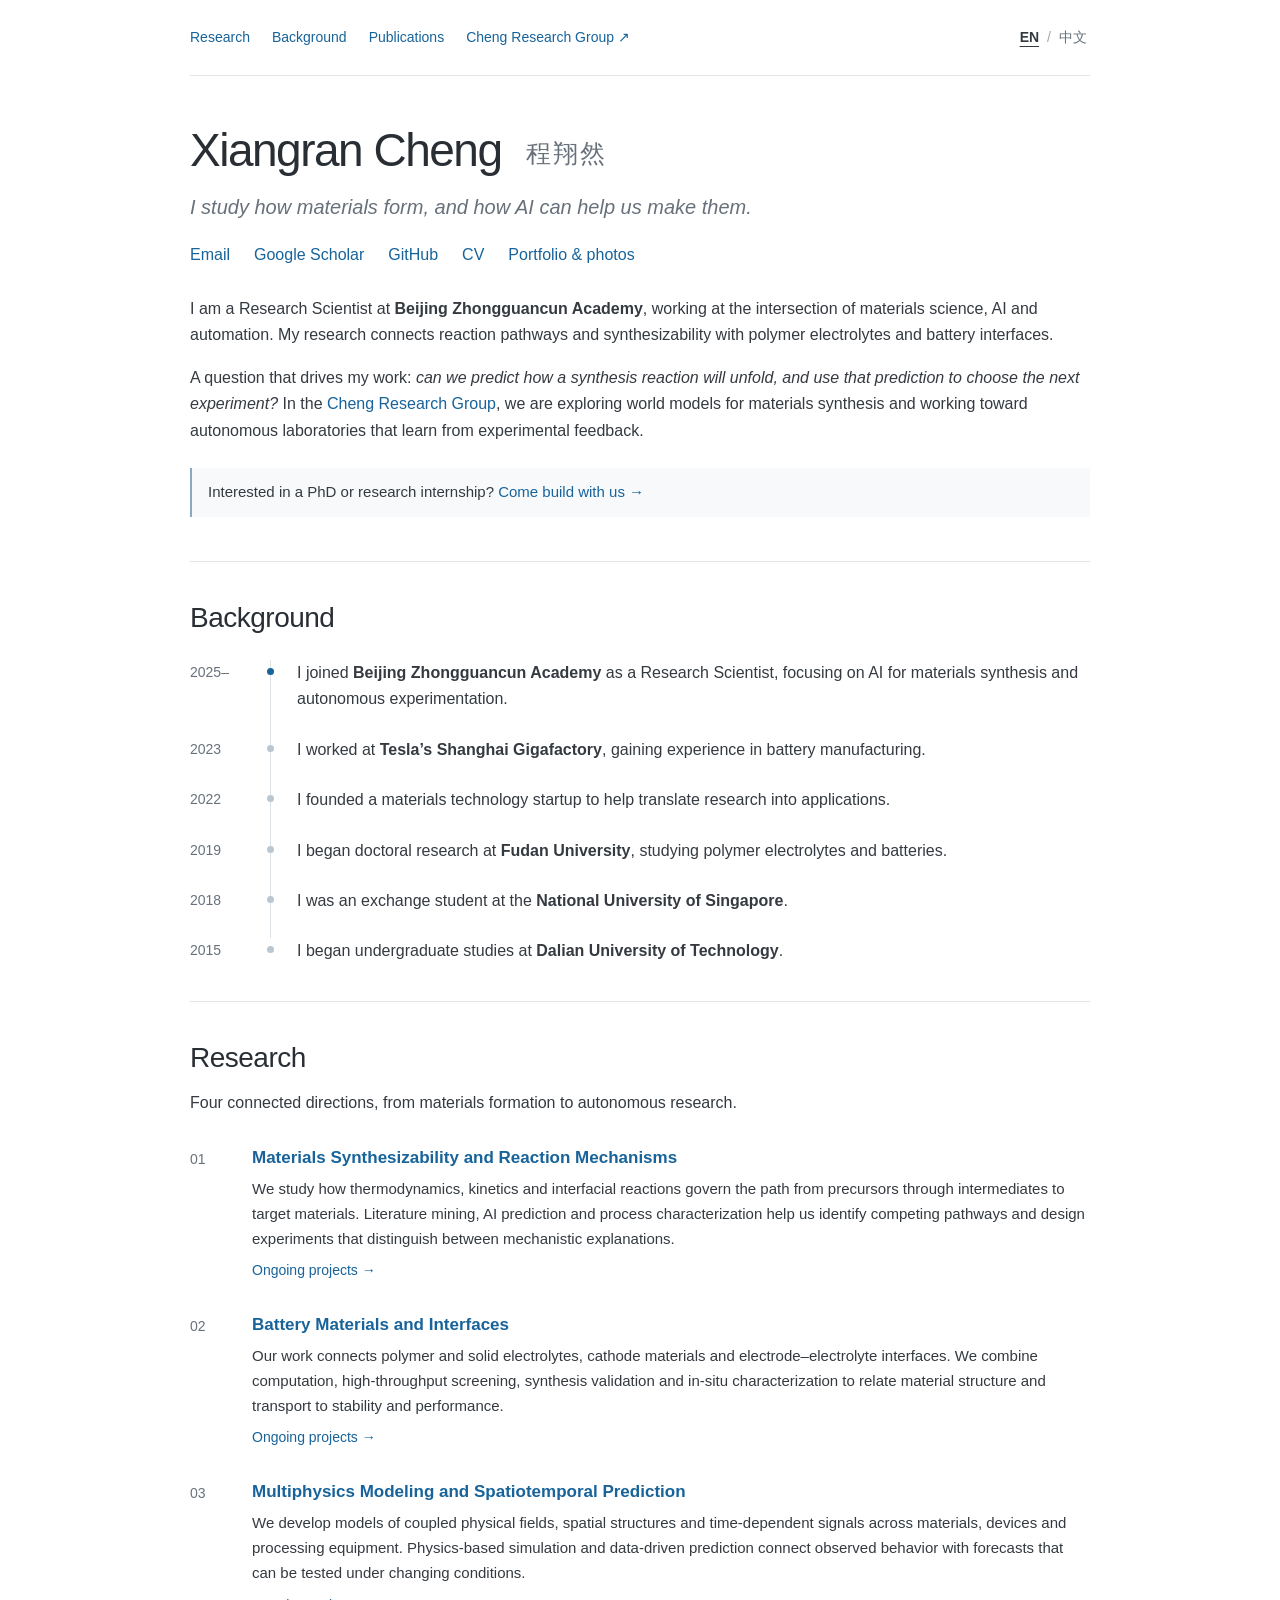
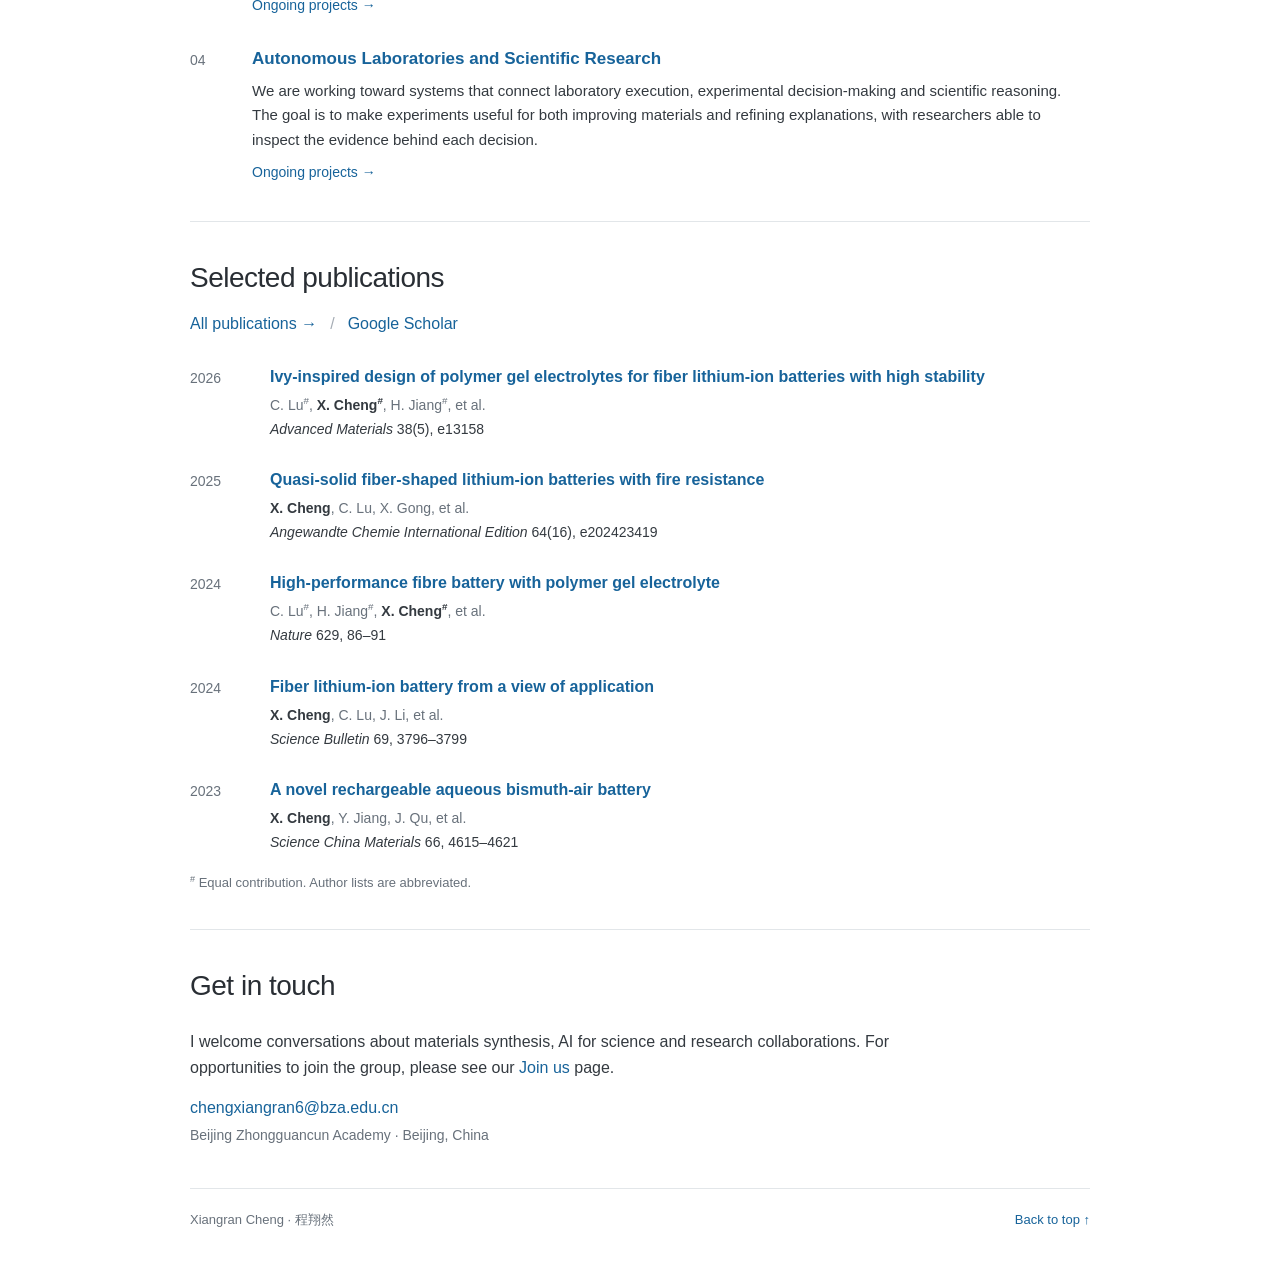
==== commit d6c96a6b: "Present four research directions and ongoing projects" ====
--- a/index.html
+++ b/index.html
@@ -7,7 +7,7 @@
   <meta name="theme-color" content="#ffffff">
   <title>Xiangran Cheng | 程翔然</title>
   <link rel="icon" href="group/favicon.svg?v=4" type="image/svg+xml">
-  <link rel="stylesheet" href="styles.css?v=3">
+  <link rel="stylesheet" href="styles.css?v=4">
   <script src="script.js?v=3" defer></script>
 </head>
 <body data-language="en">
@@ -59,22 +59,33 @@
 
       <section class="section" id="research" aria-labelledby="research-title">
         <h2 id="research-title"><span data-lang="en">Research</span><span data-lang="zh">研究</span></h2>
-        <p class="section-intro"><span data-lang="en">From understanding the path of a reaction to building tools that help us steer it.</span><span data-lang="zh">从理解反应路径，到构建能够指导合成的工具。</span></p>
-        <div class="research-list">
-          <article class="research-row">
-            <img src="assets/materials-builders-hero.webp" width="1672" height="941" alt="Conceptual illustration of materials synthesis pathways" loading="lazy" decoding="async">
-            <div><h3><a href="group/research.html#synthesis"><span data-lang="en">World models for materials synthesis</span><span data-lang="zh">材料合成的世界模型</span></a></h3><p><span data-lang="en">We aim to learn how precursors, processing conditions and intermediate phases shape reaction outcomes. Time-resolved observations and models can help us test competing pathways and choose informative experiments.</span><span data-lang="zh">我们希望理解前驱体、工艺条件与中间相如何共同决定反应结果，通过时间分辨观测与模型检验竞争路径，并选择更有信息量的实验。</span></p></div>
-          </article>
-          <article class="research-row">
-            <img src="assets/materials-electrolytes.webp" width="900" height="900" alt="Conceptual illustration of polymer electrolytes and battery interfaces" loading="lazy" decoding="async">
-            <div><h3><a href="group/research.html#energy-materials"><span data-lang="en">Electrolytes and battery interfaces</span><span data-lang="zh">电解质与电池界面</span></a></h3><p><span data-lang="en">My work on polymer gel electrolytes and fiber batteries asks how molecular design, ion transport and interfacial stability influence device performance. These questions also motivate my interest in solid-state electrolytes.</span><span data-lang="zh">我在聚合物凝胶电解质与纤维电池方面的研究，关注分子设计、离子传输和界面稳定性如何影响器件性能。这些问题也推动我进一步研究固态电解质。</span></p></div>
-          </article>
-          <article class="research-row">
-            <img src="assets/materials-autonomous-lab.webp" width="900" height="900" alt="Conceptual illustration of an autonomous materials laboratory" loading="lazy" decoding="async">
-            <div><h3><a href="group/research.html#autonomous-lab"><span data-lang="en">Autonomous materials laboratories</span><span data-lang="zh">自主材料实验室</span></a></h3><p><span data-lang="en">Our long-term goal is to connect synthesis planning, robotic experiments, characterization and model updates in a closed loop. The focus is on learning from experimental outcomes, including unsuccessful reactions.</span><span data-lang="zh">我们的长期目标是将合成规划、机器人实验、表征与模型更新连接成闭环，从实验结果中学习，也包括未成功的反应。</span></p></div>
-          </article>
-        </div>
-        <p class="figure-note"><span data-lang="en">Research illustrations are conceptual.</span><span data-lang="zh">以上图片为研究概念示意。</span></p>
+        <p class="section-intro"><span data-lang="en">Four connected directions, from materials formation to autonomous research.</span><span data-lang="zh">四条相互连接的主线，从材料形成走向自主研究。</span></p>
+        <ol class="research-overview">
+          <li>
+            <span class="research-number" aria-hidden="true">01</span>
+            <div><h3><a href="group/research.html#synthesis"><span data-lang="en">Materials Synthesizability and Reaction Mechanisms</span><span data-lang="zh">材料可合成性与反应机制</span></a></h3>
+            <p><span data-lang="en">We study how thermodynamics, kinetics and interfacial reactions govern the path from precursors through intermediates to target materials. Literature mining, AI prediction and process characterization help us identify competing pathways and design experiments that distinguish between mechanistic explanations.</span><span data-lang="zh">研究热力学、动力学与界面反应如何共同决定从前驱体、经中间态到目标材料的形成路径。结合文献挖掘、AI 预测与过程表征，识别竞争路径，并设计能够区分不同机制解释的实验。</span></p>
+            <a class="project-link" href="group/research.html#synthesis"><span data-lang="en">Ongoing projects →</span><span data-lang="zh">在研项目 →</span></a></div>
+          </li>
+          <li>
+            <span class="research-number" aria-hidden="true">02</span>
+            <div><h3><a href="group/research.html#energy-materials"><span data-lang="en">Battery Materials and Interfaces</span><span data-lang="zh">电池材料与界面</span></a></h3>
+            <p><span data-lang="en">Our work connects polymer and solid electrolytes, cathode materials and electrode–electrolyte interfaces. We combine computation, high-throughput screening, synthesis validation and in-situ characterization to relate material structure and transport to stability and performance.</span><span data-lang="zh">围绕聚合物与固态电解质、正极材料以及电极—电解质界面，结合计算、高通量筛选、合成验证和原位表征，建立材料结构、传输行为与稳定性、性能之间的联系。</span></p>
+            <a class="project-link" href="group/research.html#energy-materials"><span data-lang="en">Ongoing projects →</span><span data-lang="zh">在研项目 →</span></a></div>
+          </li>
+          <li>
+            <span class="research-number" aria-hidden="true">03</span>
+            <div><h3><a href="group/research.html#multiphysics"><span data-lang="en">Multiphysics Modeling and Spatiotemporal Prediction</span><span data-lang="zh">多物理场建模与时空预测</span></a></h3>
+            <p><span data-lang="en">We develop models of coupled physical fields, spatial structures and time-dependent signals across materials, devices and processing equipment. Physics-based simulation and data-driven prediction connect observed behavior with forecasts that can be tested under changing conditions.</span><span data-lang="zh">面向材料、器件与工艺设备中的耦合物理场、空间结构和时变信号，结合物理仿真与数据驱动预测，建立能够在变化条件下检验的状态预测方法。</span></p>
+            <a class="project-link" href="group/research.html#multiphysics"><span data-lang="en">Ongoing projects →</span><span data-lang="zh">在研项目 →</span></a></div>
+          </li>
+          <li>
+            <span class="research-number" aria-hidden="true">04</span>
+            <div><h3><a href="group/research.html#autonomous-lab"><span data-lang="en">Autonomous Laboratories and Scientific Research</span><span data-lang="zh">自主实验室与自主科学研究</span></a></h3>
+            <p><span data-lang="en">We are working toward systems that connect laboratory execution, experimental decision-making and scientific reasoning. The goal is to make experiments useful for both improving materials and refining explanations, with researchers able to inspect the evidence behind each decision.</span><span data-lang="zh">建设连接实验执行、实验决策与科学推理的研究系统，使实验既能服务于材料优化，也能用于完善机制解释，并让研究人员能够检查每项决策背后的证据。</span></p>
+            <a class="project-link" href="group/research.html#autonomous-lab"><span data-lang="en">Ongoing projects →</span><span data-lang="zh">在研项目 →</span></a></div>
+          </li>
+        </ol>
       </section>
 
       <section class="section" id="selected-publications" aria-labelledby="papers-title">
--- a/styles.css
+++ b/styles.css
@@ -106,3 +106,11 @@
   a { color: inherit; }
   .section, .research-row, .papers li { break-inside: avoid; }
 }
+
+.research-overview{list-style:none;padding:0;margin:0;display:grid;gap:28px}
+.research-overview li{display:grid;grid-template-columns:54px minmax(0,1fr);gap:8px}
+.research-number{font-size:14px;color:var(--muted);font-variant-numeric:tabular-nums;padding-top:3px}
+.research-overview h3{margin-bottom:7px}
+.research-overview p{font-size:15px;margin:0}
+.project-link{display:inline-block;font-size:14px;margin-top:8px}
+@media(max-width:640px){.research-overview li{grid-template-columns:34px minmax(0,1fr);gap:7px}.research-overview h3{font-size:16px}}
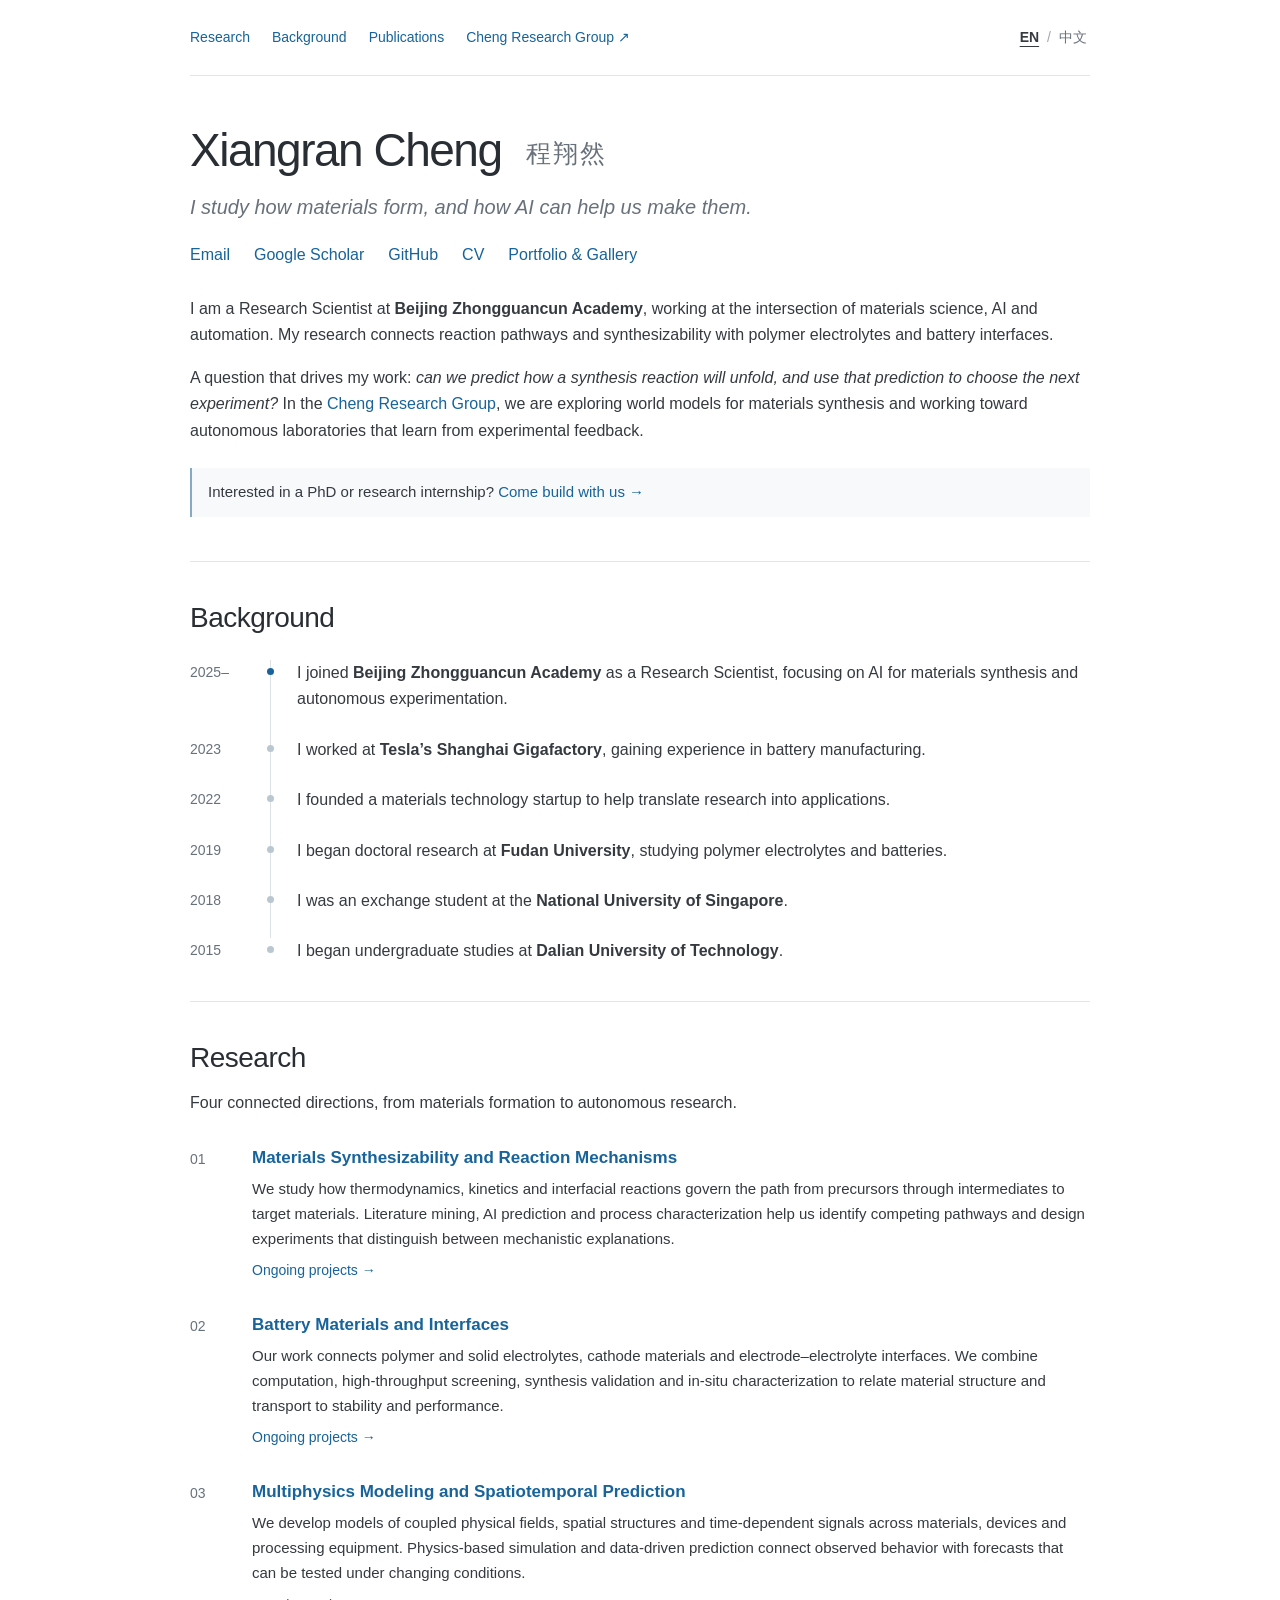
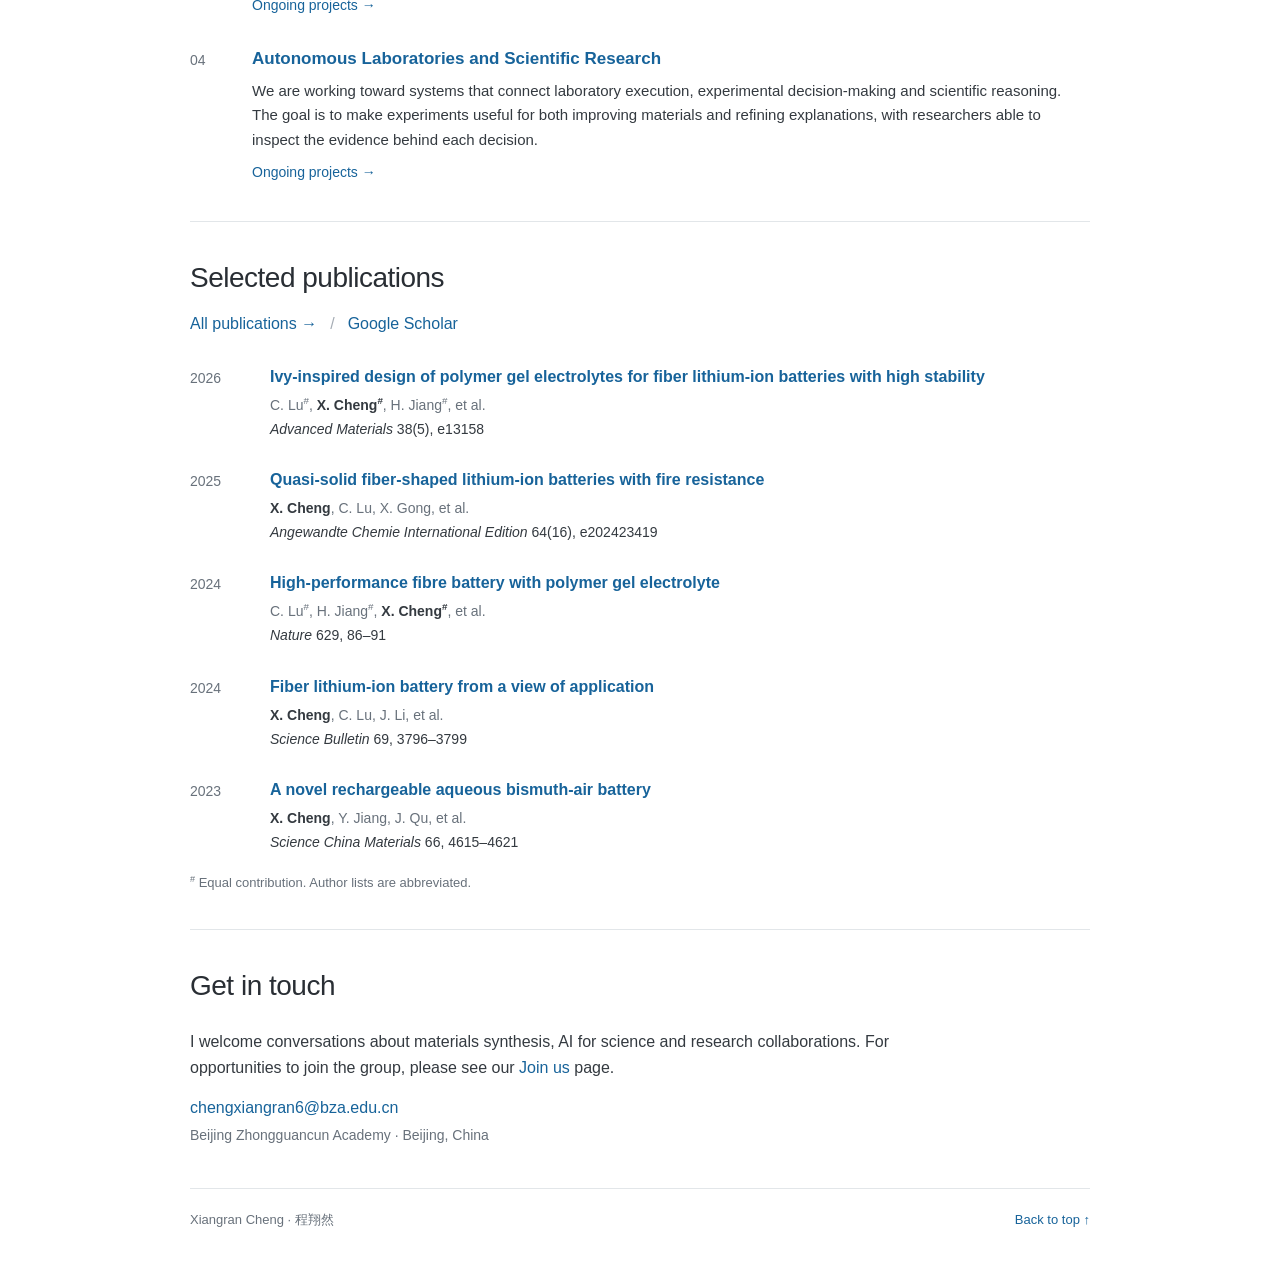
==== commit 32d1ed81: "Remove personal photographs from the gallery" ====
--- a/index.html
+++ b/index.html
@@ -36,7 +36,7 @@
         <a href="https://scholar.google.com/citations?user=Cs_oFCwAAAAJ&amp;hl=en" target="_blank" rel="noopener noreferrer">Google Scholar</a>
         <a href="https://github.com/Xiangran-CHENG" target="_blank" rel="noopener noreferrer">GitHub</a>
         <a href="assets/Xiangran-Cheng-CV.docx" download>CV</a>
-        <a href="group/gallery.html"><span data-lang="en">Portfolio &amp; photos</span><span data-lang="zh">作品与照片</span></a>
+        <a href="group/gallery.html"><span data-lang="en">Portfolio &amp; Gallery</span><span data-lang="zh">作品与图库</span></a>
       </div>
       <div class="bio">
         <p><span data-lang="en">I am a Research Scientist at <strong>Beijing Zhongguancun Academy</strong>, working at the intersection of materials science, AI and automation. My research connects reaction pathways and synthesizability with polymer electrolytes and battery interfaces.</span><span data-lang="zh">我是<strong>北京中关村学院</strong>研究科学家，研究材料科学、AI 与自动化的交叉问题。我关注反应路径与材料可合成性，以及聚合物电解质和电池界面。</span></p>
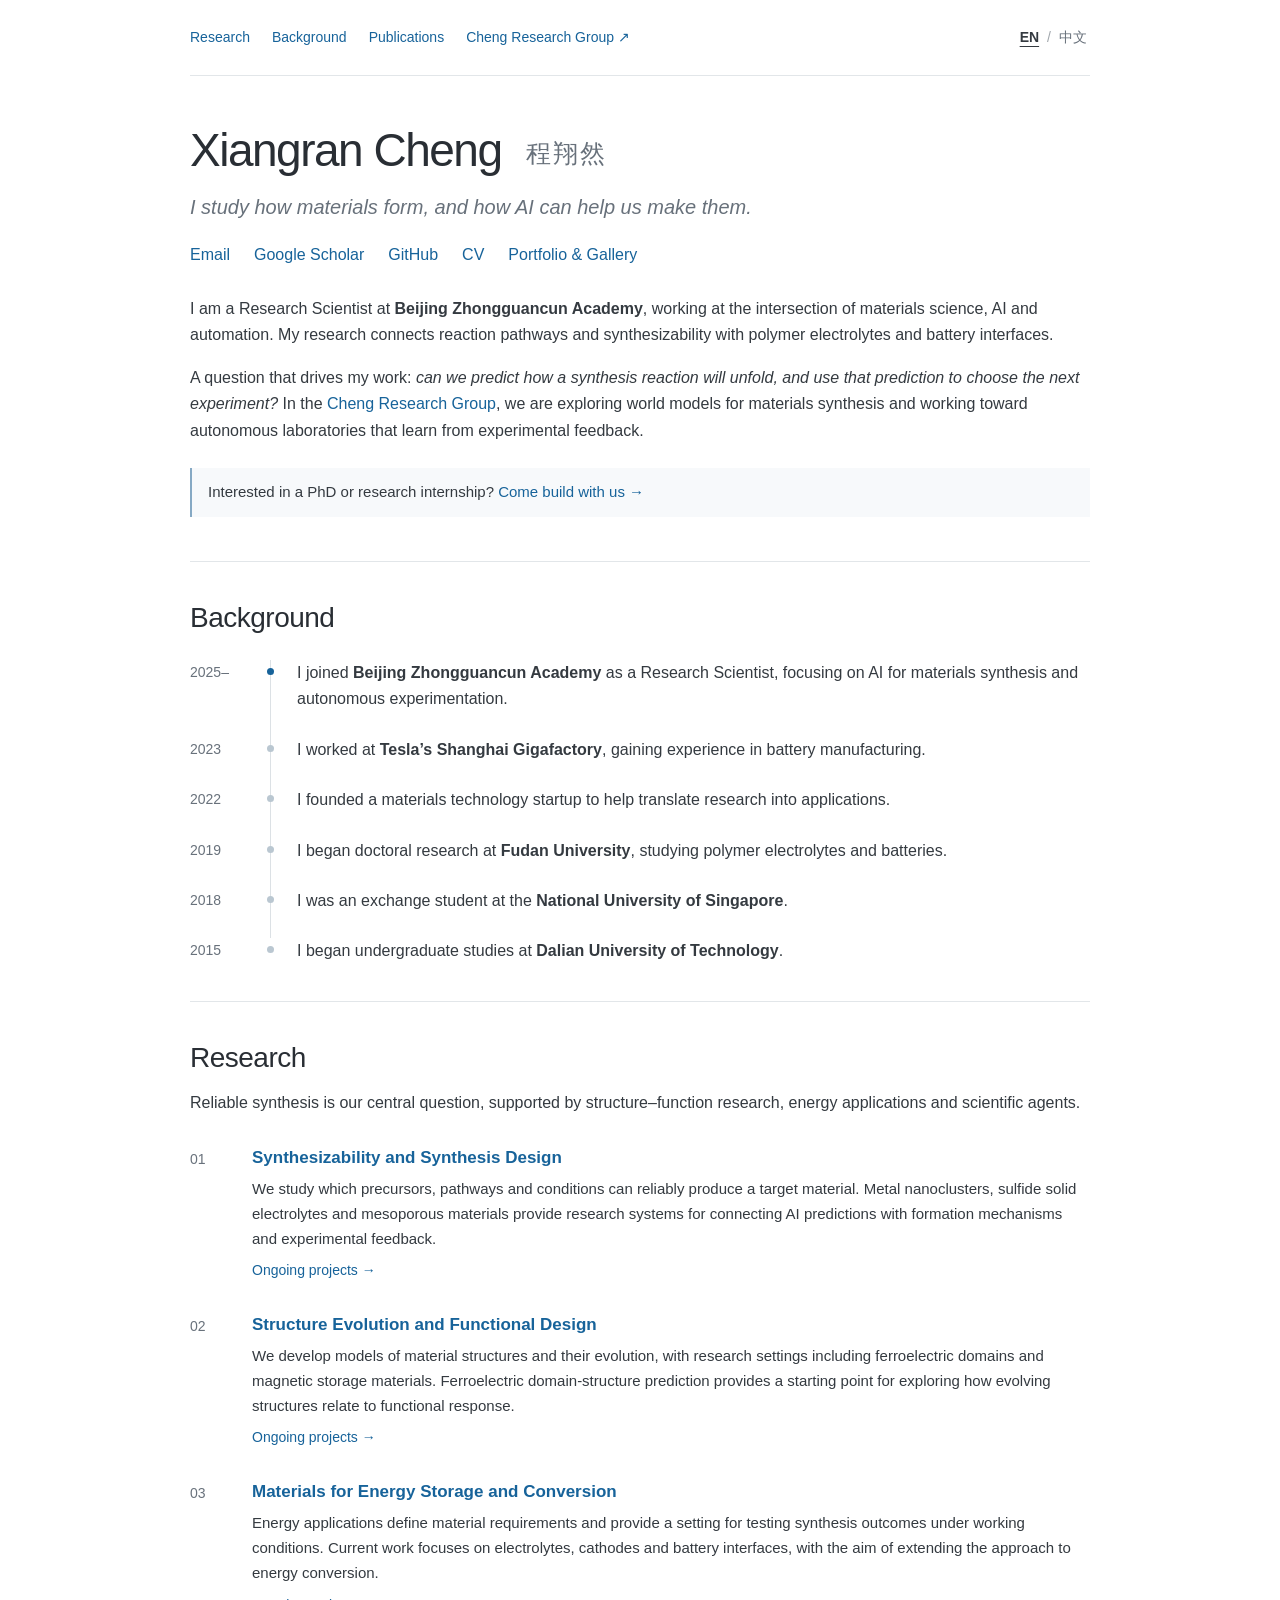
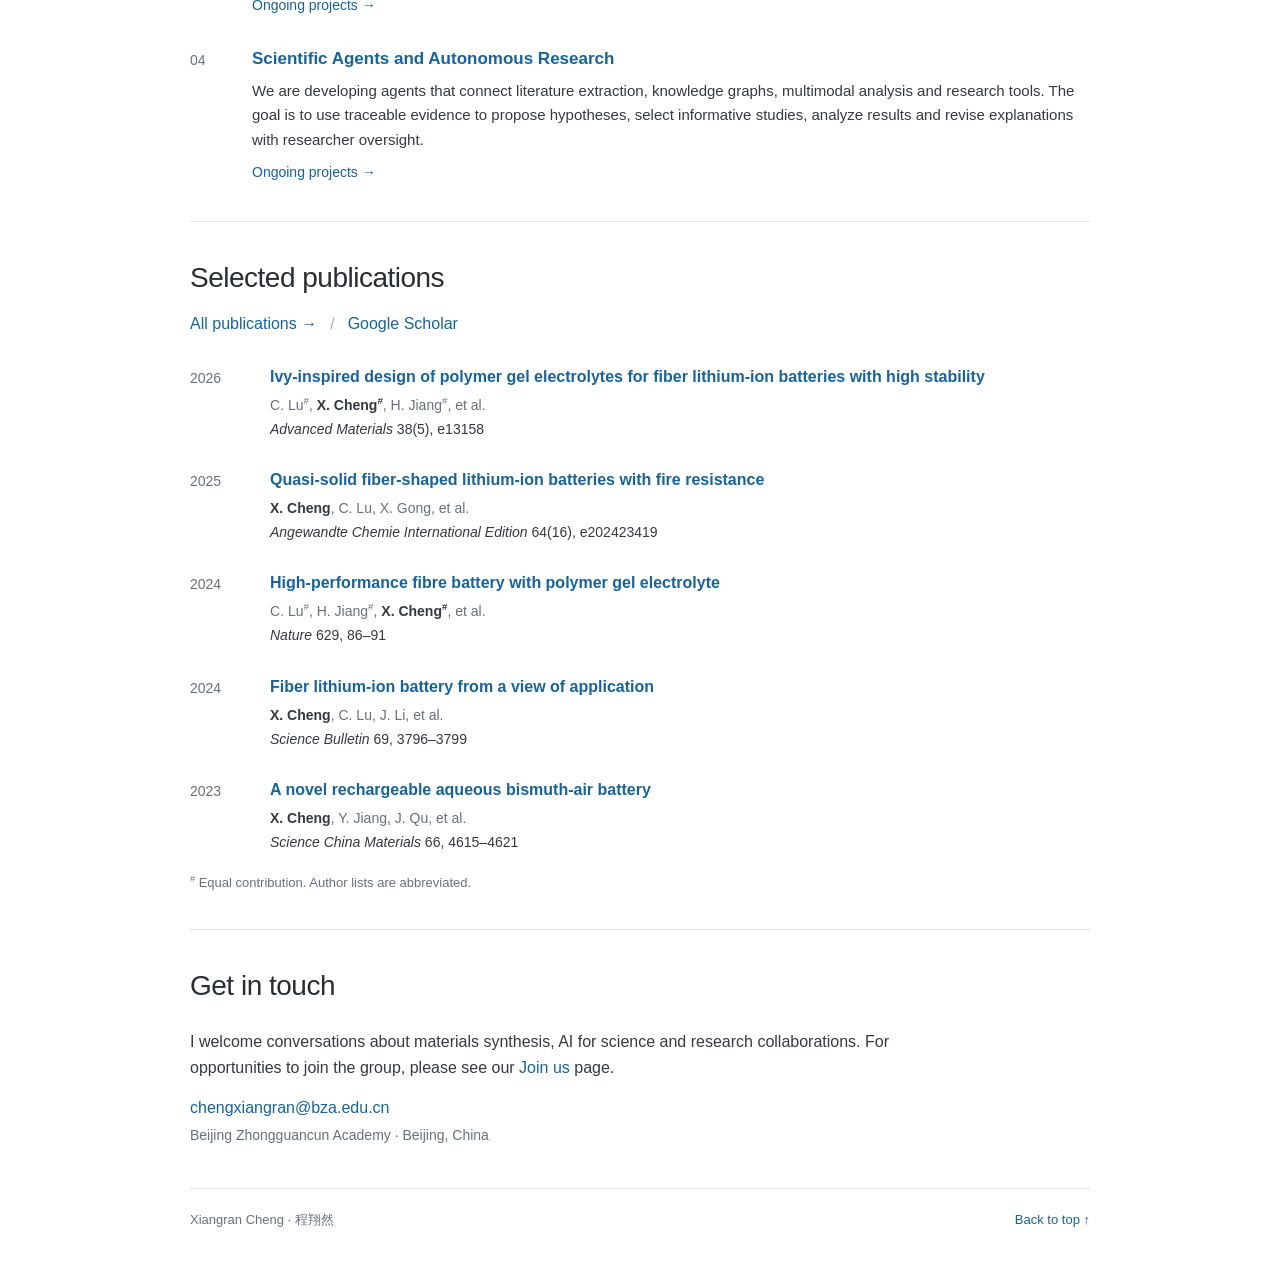
==== commit 28c22f13: "Connect group vision to reliable materials synthesis and validation" ====
--- a/index.html
+++ b/index.html
@@ -32,7 +32,7 @@
       <h1>Xiangran Cheng <span class="chinese-name" lang="zh-CN">程翔然</span></h1>
       <p class="tagline"><span data-lang="en">I study how materials form, and how AI can help us make them.</span><span data-lang="zh">我研究材料如何形成，以及 AI 如何帮助我们合成材料。</span></p>
       <div class="profile-links">
-        <a href="mailto:chengxiangran6@bza.edu.cn"><span data-lang="en">Email</span><span data-lang="zh">邮箱</span></a>
+        <a href="mailto:chengxiangran@bza.edu.cn"><span data-lang="en">Email</span><span data-lang="zh">邮箱</span></a>
         <a href="https://scholar.google.com/citations?user=Cs_oFCwAAAAJ&amp;hl=en" target="_blank" rel="noopener noreferrer">Google Scholar</a>
         <a href="https://github.com/Xiangran-CHENG" target="_blank" rel="noopener noreferrer">GitHub</a>
         <a href="assets/Xiangran-Cheng-CV.docx" download>CV</a>
@@ -59,30 +59,30 @@
 
       <section class="section" id="research" aria-labelledby="research-title">
         <h2 id="research-title"><span data-lang="en">Research</span><span data-lang="zh">研究</span></h2>
-        <p class="section-intro"><span data-lang="en">Four connected directions, from materials formation to autonomous research.</span><span data-lang="zh">四条相互连接的主线，从材料形成走向自主研究。</span></p>
+        <p class="section-intro"><span data-lang="en">Reliable synthesis is our central question, supported by structure–function research, energy applications and scientific agents.</span><span data-lang="zh">以材料的可靠合成为核心，连接结构与功能研究、能源应用和科研智能体。</span></p>
         <ol class="research-overview">
           <li>
             <span class="research-number" aria-hidden="true">01</span>
-            <div><h3><a href="group/research.html#synthesis"><span data-lang="en">Materials Synthesizability and Reaction Mechanisms</span><span data-lang="zh">材料可合成性与反应机制</span></a></h3>
-            <p><span data-lang="en">We study how thermodynamics, kinetics and interfacial reactions govern the path from precursors through intermediates to target materials. Literature mining, AI prediction and process characterization help us identify competing pathways and design experiments that distinguish between mechanistic explanations.</span><span data-lang="zh">研究热力学、动力学与界面反应如何共同决定从前驱体、经中间态到目标材料的形成路径。结合文献挖掘、AI 预测与过程表征，识别竞争路径，并设计能够区分不同机制解释的实验。</span></p>
+            <div><h3><a href="group/research.html#synthesis"><span data-lang="en">Synthesizability and Synthesis Design</span><span data-lang="zh">可合成性与合成路径设计</span></a></h3>
+            <p><span data-lang="en">We study which precursors, pathways and conditions can reliably produce a target material. Metal nanoclusters, sulfide solid electrolytes and mesoporous materials provide research systems for connecting AI predictions with formation mechanisms and experimental feedback.</span><span data-lang="zh">研究哪些前驱体、反应路径和工艺条件能够可靠地形成目标材料。以金属纳米团簇、硫化物固态电解质和介孔材料为研究体系，将 AI 预测与形成机制及实验反馈结合起来。</span></p>
             <a class="project-link" href="group/research.html#synthesis"><span data-lang="en">Ongoing projects →</span><span data-lang="zh">在研项目 →</span></a></div>
           </li>
           <li>
             <span class="research-number" aria-hidden="true">02</span>
-            <div><h3><a href="group/research.html#energy-materials"><span data-lang="en">Battery Materials and Interfaces</span><span data-lang="zh">电池材料与界面</span></a></h3>
-            <p><span data-lang="en">Our work connects polymer and solid electrolytes, cathode materials and electrode–electrolyte interfaces. We combine computation, high-throughput screening, synthesis validation and in-situ characterization to relate material structure and transport to stability and performance.</span><span data-lang="zh">围绕聚合物与固态电解质、正极材料以及电极—电解质界面，结合计算、高通量筛选、合成验证和原位表征，建立材料结构、传输行为与稳定性、性能之间的联系。</span></p>
+            <div><h3><a href="group/research.html#structure-function"><span data-lang="en">Structure Evolution and Functional Design</span><span data-lang="zh">结构演化与功能设计</span></a></h3>
+            <p><span data-lang="en">We develop models of material structures and their evolution, with research settings including ferroelectric domains and magnetic storage materials. Ferroelectric domain-structure prediction provides a starting point for exploring how evolving structures relate to functional response.</span><span data-lang="zh">发展材料结构及其演化的预测模型，研究场景包括铁电畴和磁性存储材料。以铁电畴结构预测为起点，进一步探索结构演化与功能响应之间的关系。</span></p>
+            <a class="project-link" href="group/research.html#structure-function"><span data-lang="en">Ongoing projects →</span><span data-lang="zh">在研项目 →</span></a></div>
+          </li>
+          <li>
+            <span class="research-number" aria-hidden="true">03</span>
+            <div><h3><a href="group/research.html#energy-materials"><span data-lang="en">Materials for Energy Storage and Conversion</span><span data-lang="zh">能源存储与转化材料</span></a></h3>
+            <p><span data-lang="en">Energy applications define material requirements and provide a setting for testing synthesis outcomes under working conditions. Current work focuses on electrolytes, cathodes and battery interfaces, with the aim of extending the approach to energy conversion.</span><span data-lang="zh">以能源应用提出材料需求，并在实际工作条件下检验合成材料的性能。目前聚焦电解质、正极与电池界面，并计划将这一研究方法拓展到能源转化。</span></p>
             <a class="project-link" href="group/research.html#energy-materials"><span data-lang="en">Ongoing projects →</span><span data-lang="zh">在研项目 →</span></a></div>
           </li>
           <li>
-            <span class="research-number" aria-hidden="true">03</span>
-            <div><h3><a href="group/research.html#multiphysics"><span data-lang="en">Multiphysics Modeling and Spatiotemporal Prediction</span><span data-lang="zh">多物理场建模与时空预测</span></a></h3>
-            <p><span data-lang="en">We develop models of coupled physical fields, spatial structures and time-dependent signals across materials, devices and processing equipment. Physics-based simulation and data-driven prediction connect observed behavior with forecasts that can be tested under changing conditions.</span><span data-lang="zh">面向材料、器件与工艺设备中的耦合物理场、空间结构和时变信号，结合物理仿真与数据驱动预测，建立能够在变化条件下检验的状态预测方法。</span></p>
-            <a class="project-link" href="group/research.html#multiphysics"><span data-lang="en">Ongoing projects →</span><span data-lang="zh">在研项目 →</span></a></div>
-          </li>
-          <li>
             <span class="research-number" aria-hidden="true">04</span>
-            <div><h3><a href="group/research.html#autonomous-lab"><span data-lang="en">Autonomous Laboratories and Scientific Research</span><span data-lang="zh">自主实验室与自主科学研究</span></a></h3>
-            <p><span data-lang="en">We are working toward systems that connect laboratory execution, experimental decision-making and scientific reasoning. The goal is to make experiments useful for both improving materials and refining explanations, with researchers able to inspect the evidence behind each decision.</span><span data-lang="zh">建设连接实验执行、实验决策与科学推理的研究系统，使实验既能服务于材料优化，也能用于完善机制解释，并让研究人员能够检查每项决策背后的证据。</span></p>
+            <div><h3><a href="group/research.html#autonomous-lab"><span data-lang="en">Scientific Agents and Autonomous Research</span><span data-lang="zh">科研智能体与自主研究</span></a></h3>
+            <p><span data-lang="en">We are developing agents that connect literature extraction, knowledge graphs, multimodal analysis and research tools. The goal is to use traceable evidence to propose hypotheses, select informative studies, analyze results and revise explanations with researcher oversight.</span><span data-lang="zh">发展连接文献提取、知识图谱、多模态分析与科研工具的智能体，目标是在研究者监督下，依据可追溯的证据提出假设、选择有信息价值的研究、分析结果并修正解释。</span></p>
             <a class="project-link" href="group/research.html#autonomous-lab"><span data-lang="en">Ongoing projects →</span><span data-lang="zh">在研项目 →</span></a></div>
           </li>
         </ol>
@@ -105,7 +105,7 @@
       <section class="section contact" id="contact" aria-labelledby="contact-title">
         <h2 id="contact-title"><span data-lang="en">Get in touch</span><span data-lang="zh">联系我</span></h2>
         <p><span data-lang="en">I welcome conversations about materials synthesis, AI for science and research collaborations. For opportunities to join the group, please see our <a href="group/join.html">Join us</a> page.</span><span data-lang="zh">欢迎交流材料合成、AI for Science 与科研合作。博士研究与科研实习机会请见<a href="group/join.html">加入我们</a>页面。</span></p>
-        <p><a class="email" href="mailto:chengxiangran6@bza.edu.cn">chengxiangran6@bza.edu.cn</a><br><span class="location"><span data-lang="en">Beijing Zhongguancun Academy · Beijing, China</span><span data-lang="zh">北京中关村学院 · 中国北京</span></span></p>
+        <p><a class="email" href="mailto:chengxiangran@bza.edu.cn">chengxiangran@bza.edu.cn</a><br><span class="location"><span data-lang="en">Beijing Zhongguancun Academy · Beijing, China</span><span data-lang="zh">北京中关村学院 · 中国北京</span></span></p>
       </section>
     </main>
     <footer><span>Xiangran Cheng <span lang="zh-CN">· 程翔然</span></span><a href="#about"><span data-lang="en">Back to top ↑</span><span data-lang="zh">返回顶部 ↑</span></a></footer>
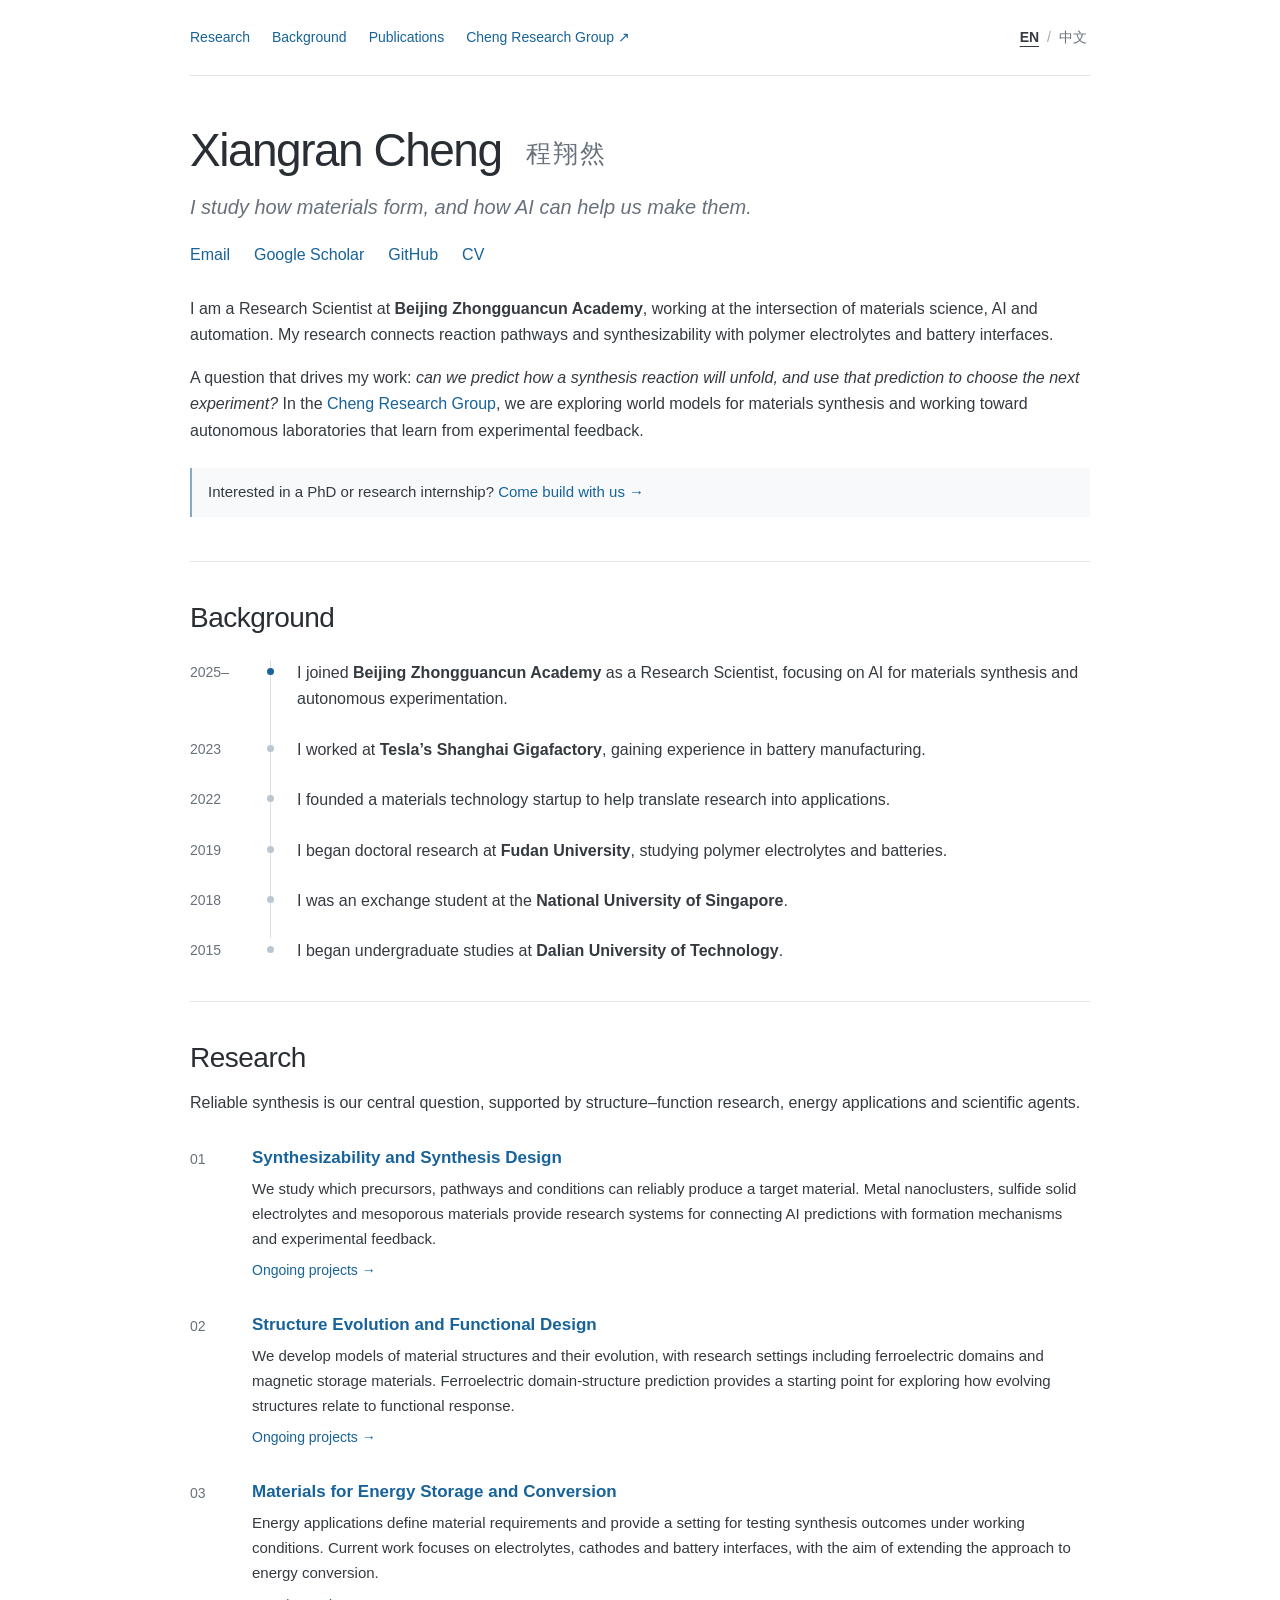
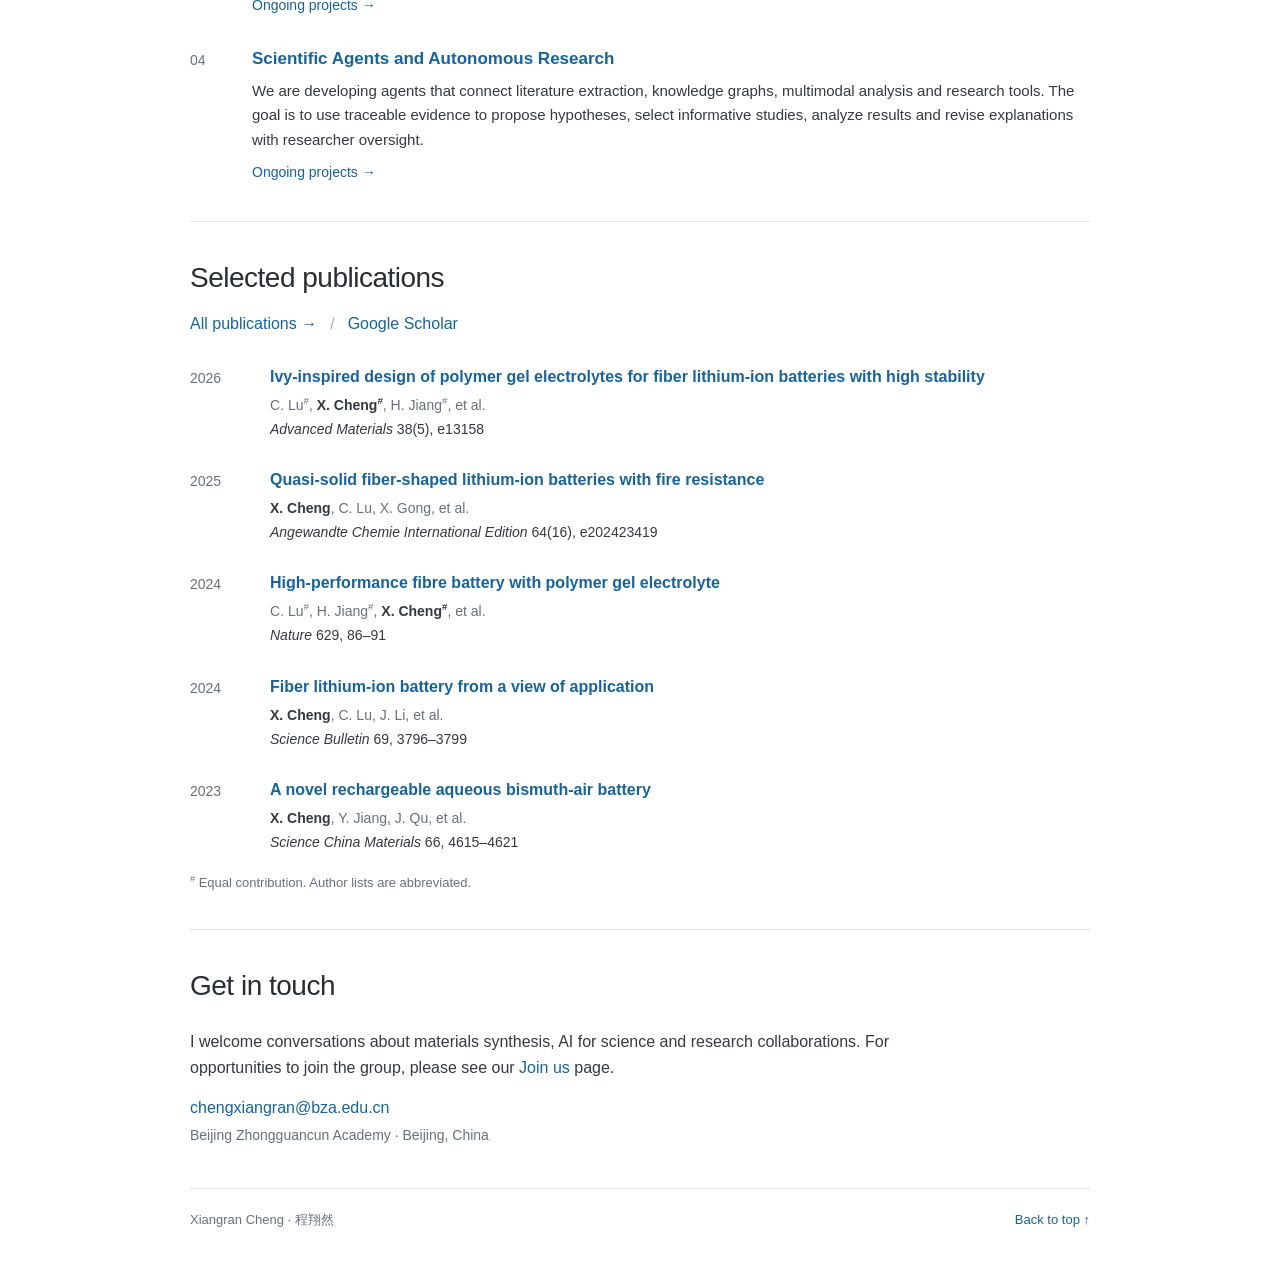
==== commit d512bde9: "Temporarily withdraw Gallery and update site navigation" ====
--- a/index.html
+++ b/index.html
@@ -36,7 +36,6 @@
         <a href="https://scholar.google.com/citations?user=Cs_oFCwAAAAJ&amp;hl=en" target="_blank" rel="noopener noreferrer">Google Scholar</a>
         <a href="https://github.com/Xiangran-CHENG" target="_blank" rel="noopener noreferrer">GitHub</a>
         <a href="assets/Xiangran-Cheng-CV.docx" download>CV</a>
-        <a href="group/gallery.html"><span data-lang="en">Portfolio &amp; Gallery</span><span data-lang="zh">作品与图库</span></a>
       </div>
       <div class="bio">
         <p><span data-lang="en">I am a Research Scientist at <strong>Beijing Zhongguancun Academy</strong>, working at the intersection of materials science, AI and automation. My research connects reaction pathways and synthesizability with polymer electrolytes and battery interfaces.</span><span data-lang="zh">我是<strong>北京中关村学院</strong>研究科学家，研究材料科学、AI 与自动化的交叉问题。我关注反应路径与材料可合成性，以及聚合物电解质和电池界面。</span></p>
